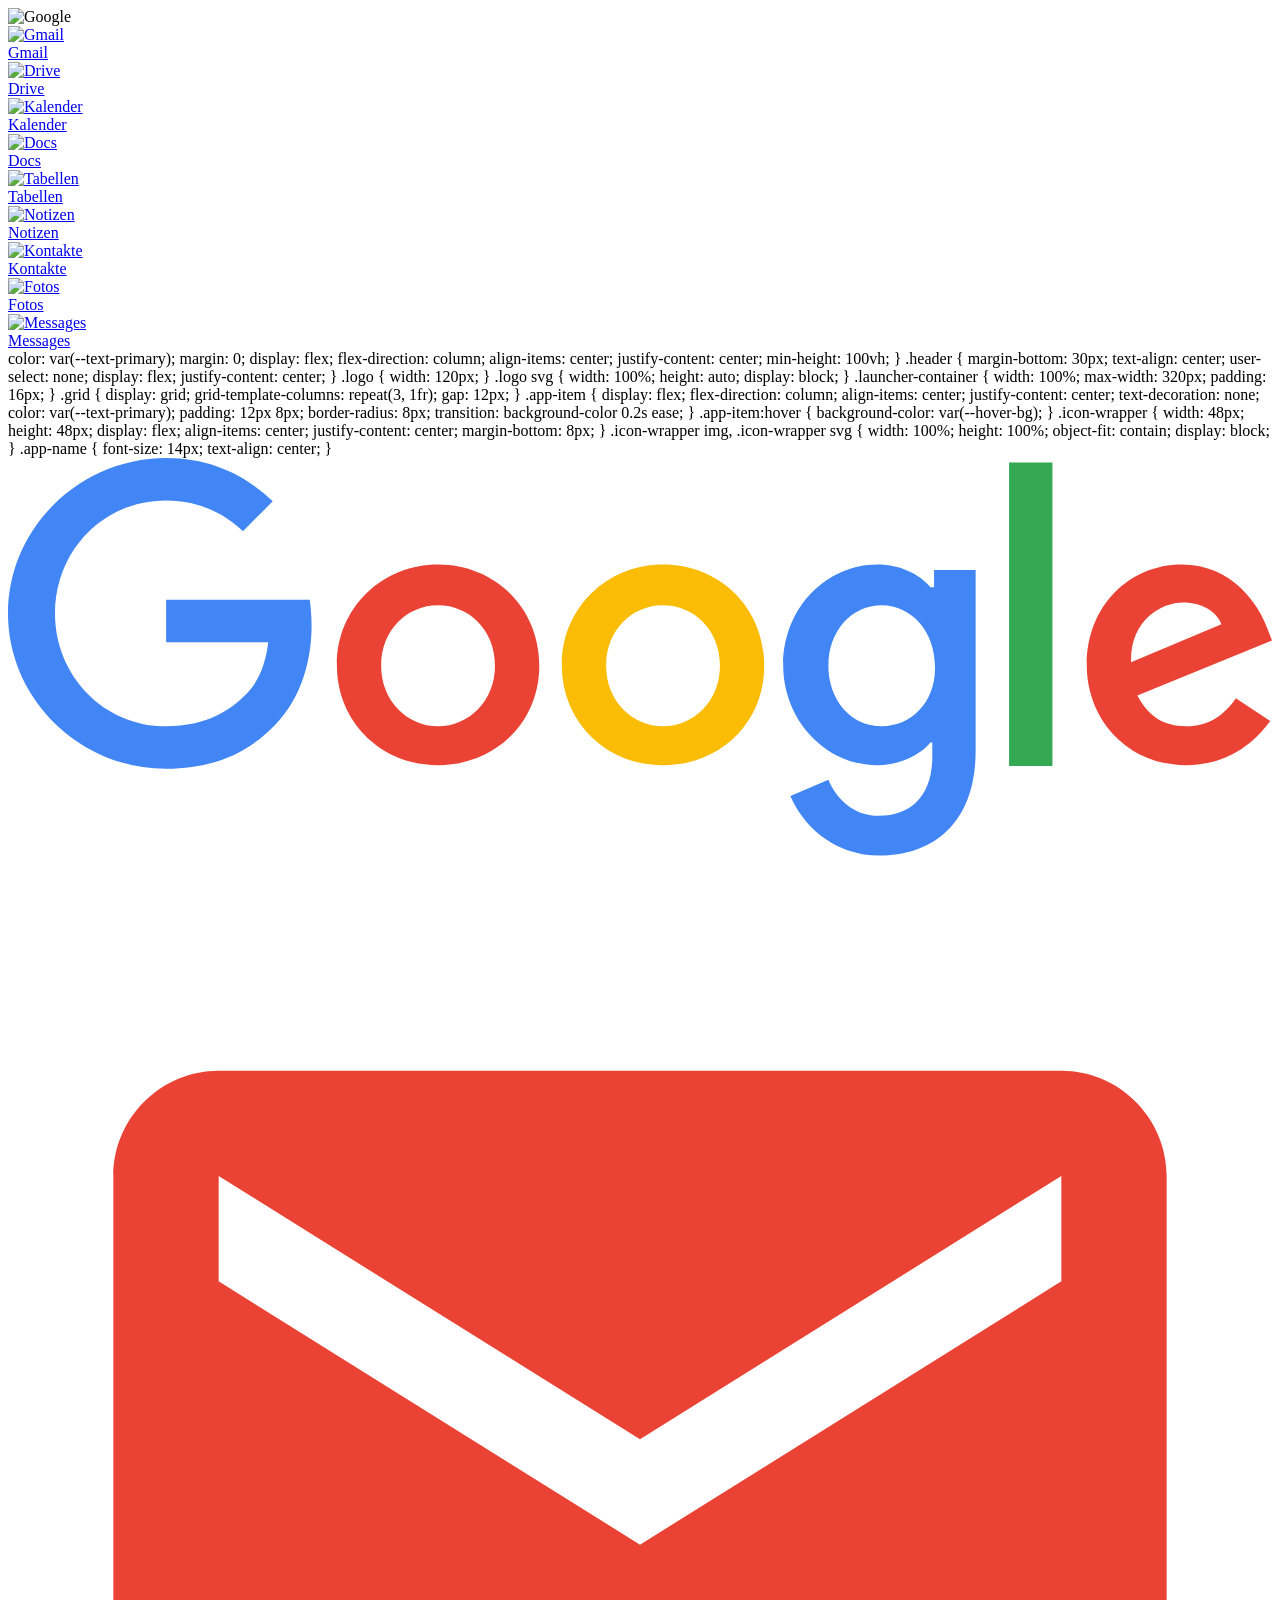
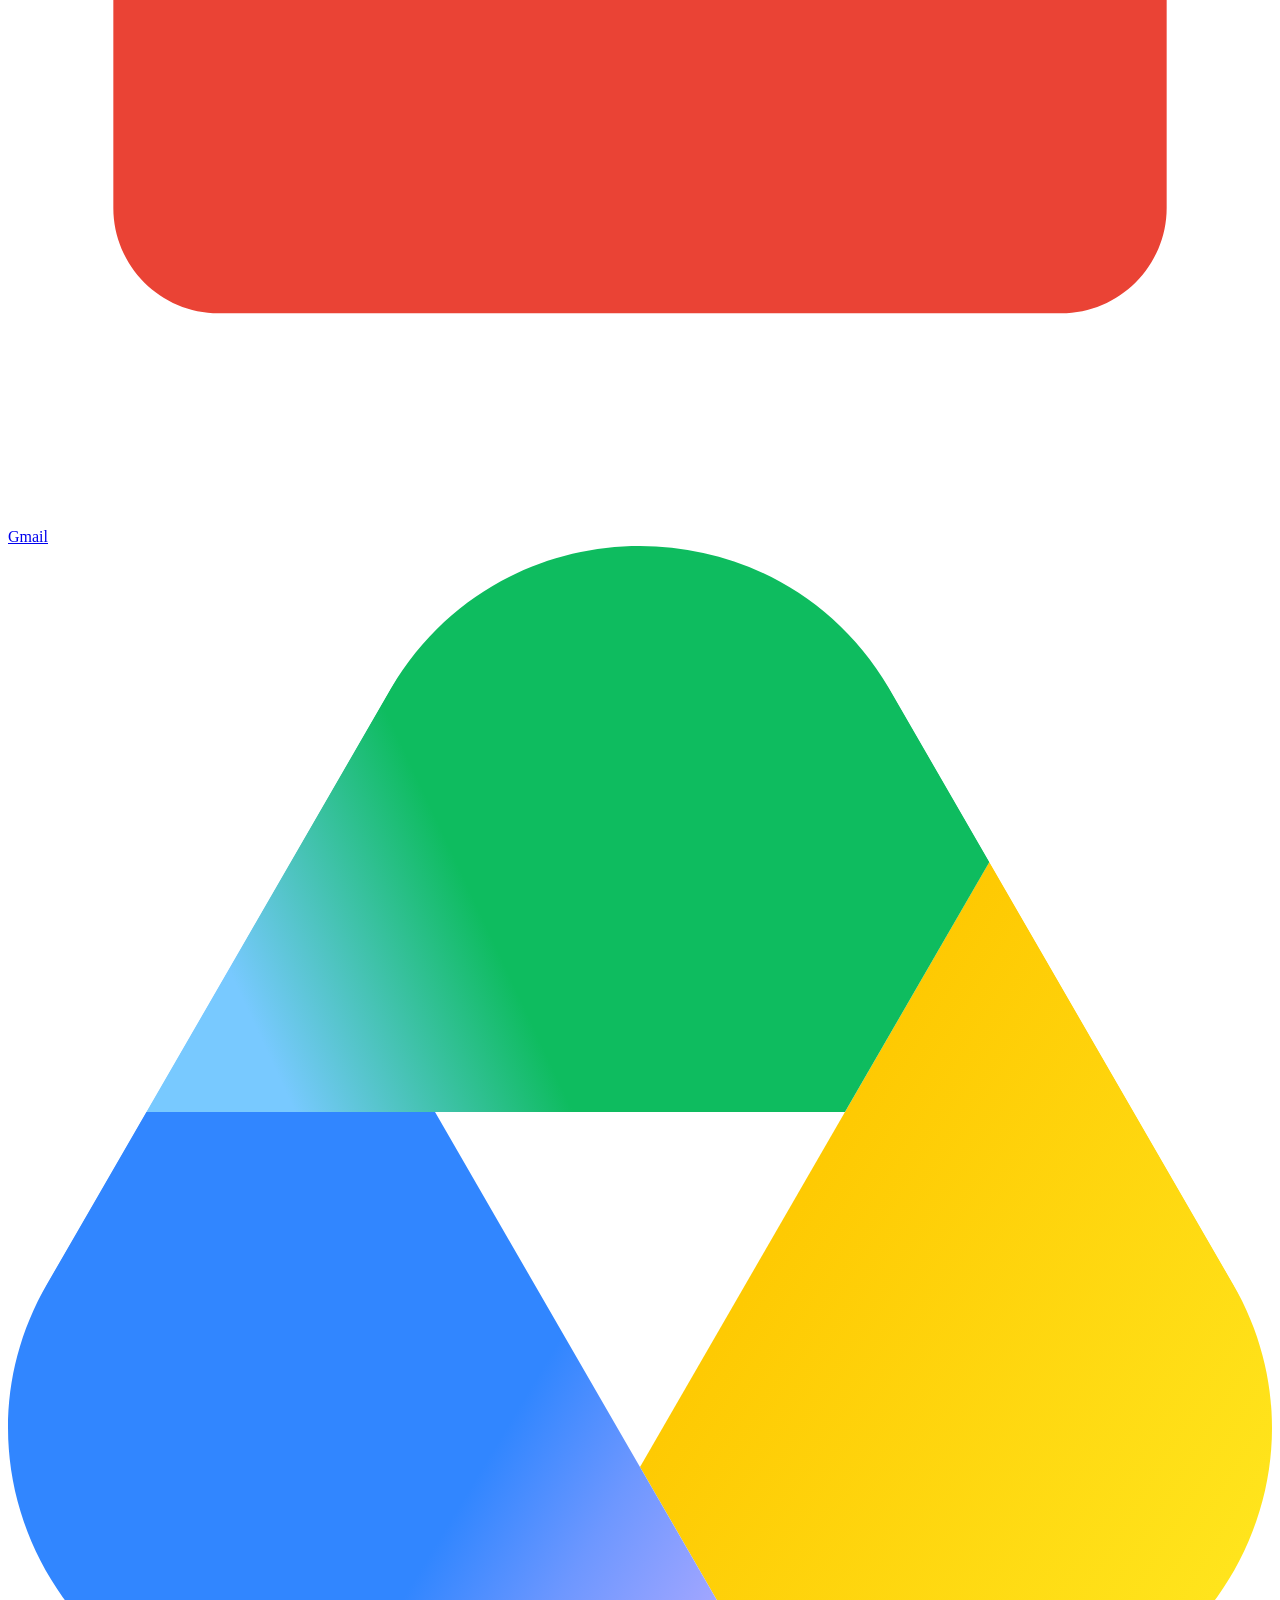
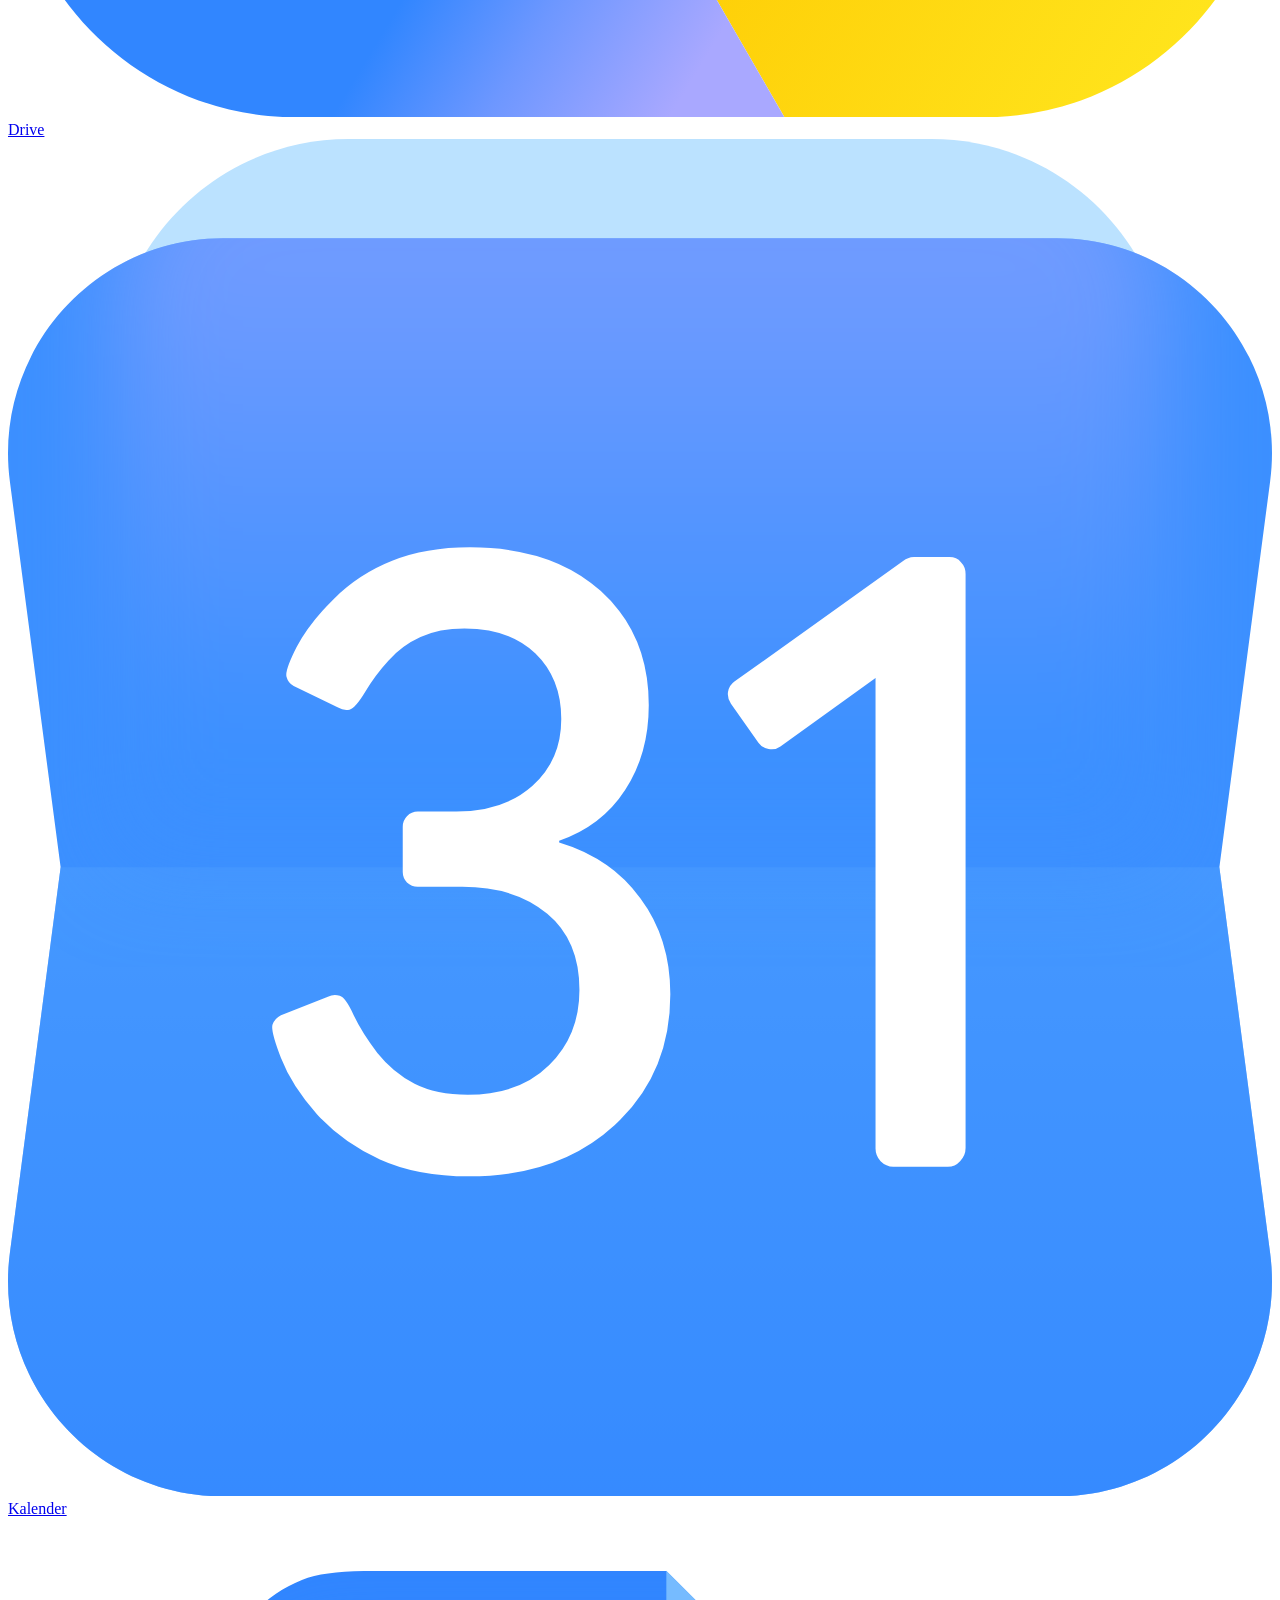
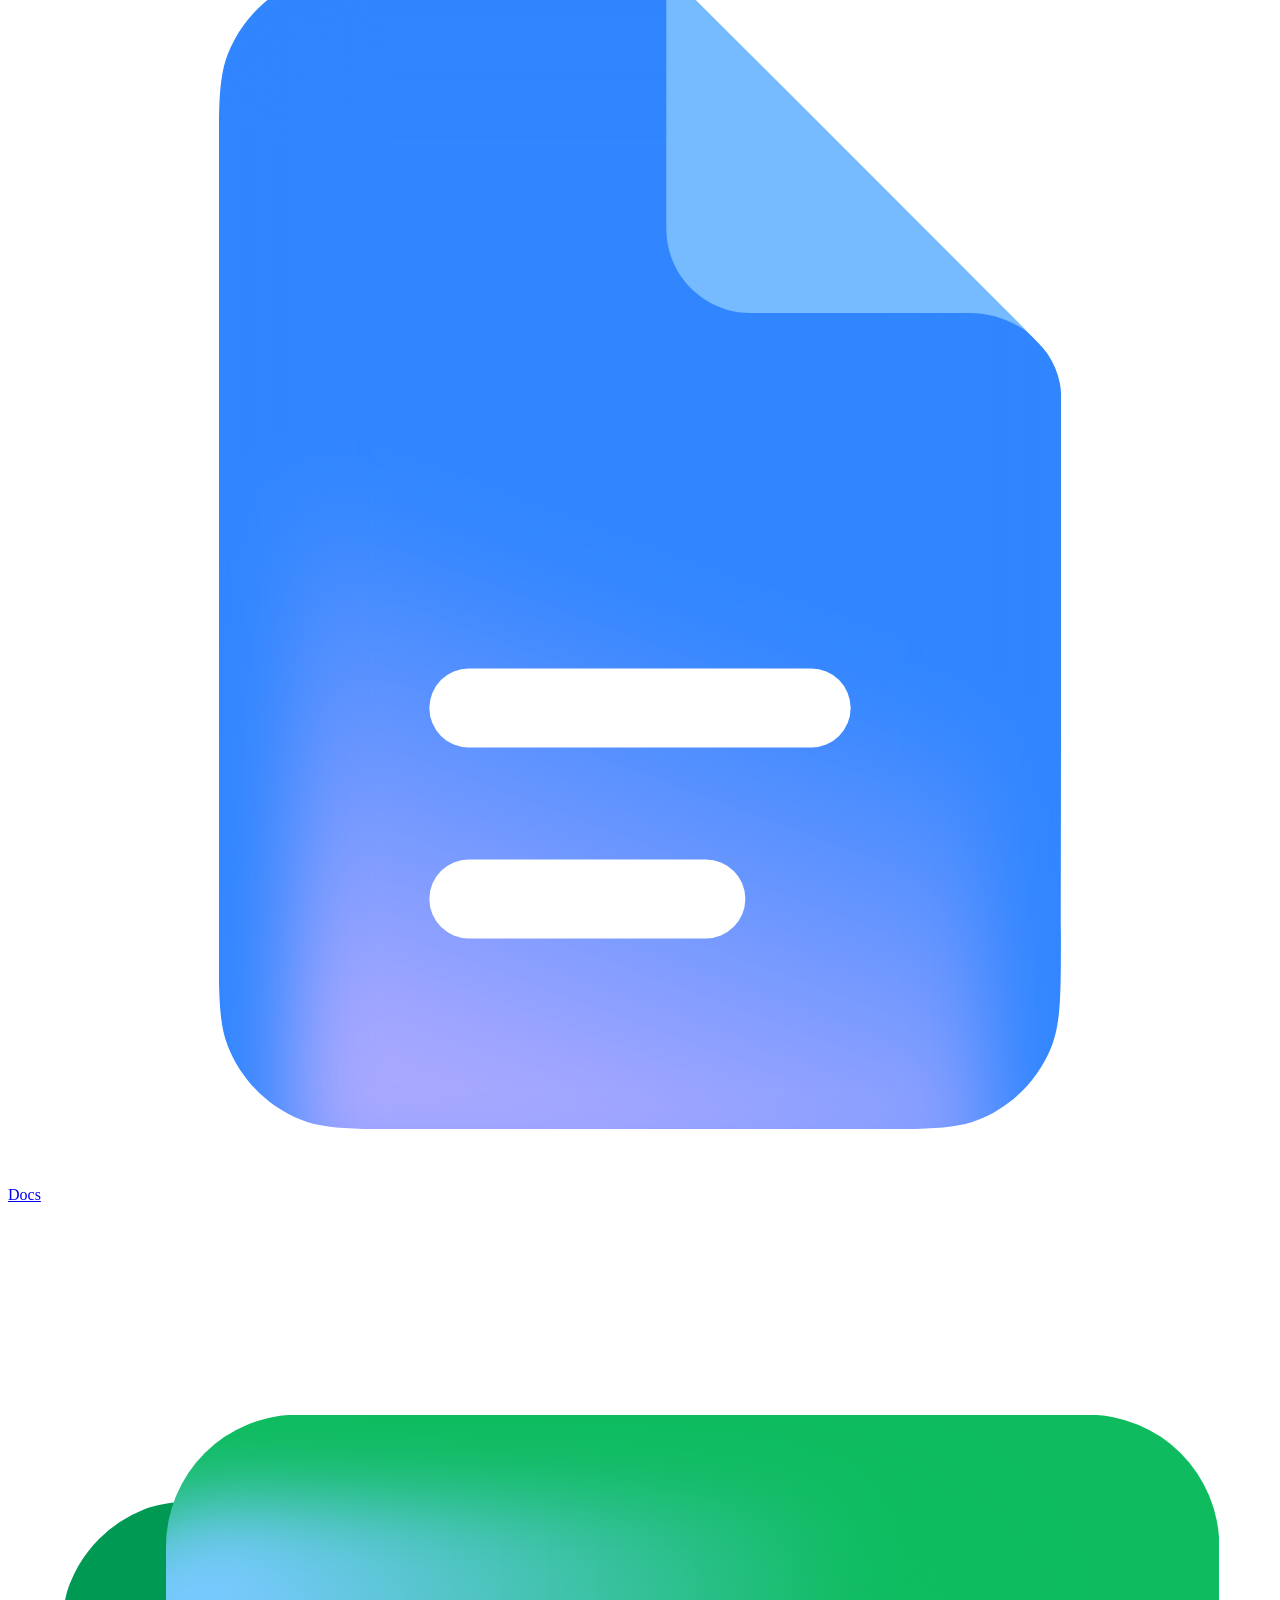
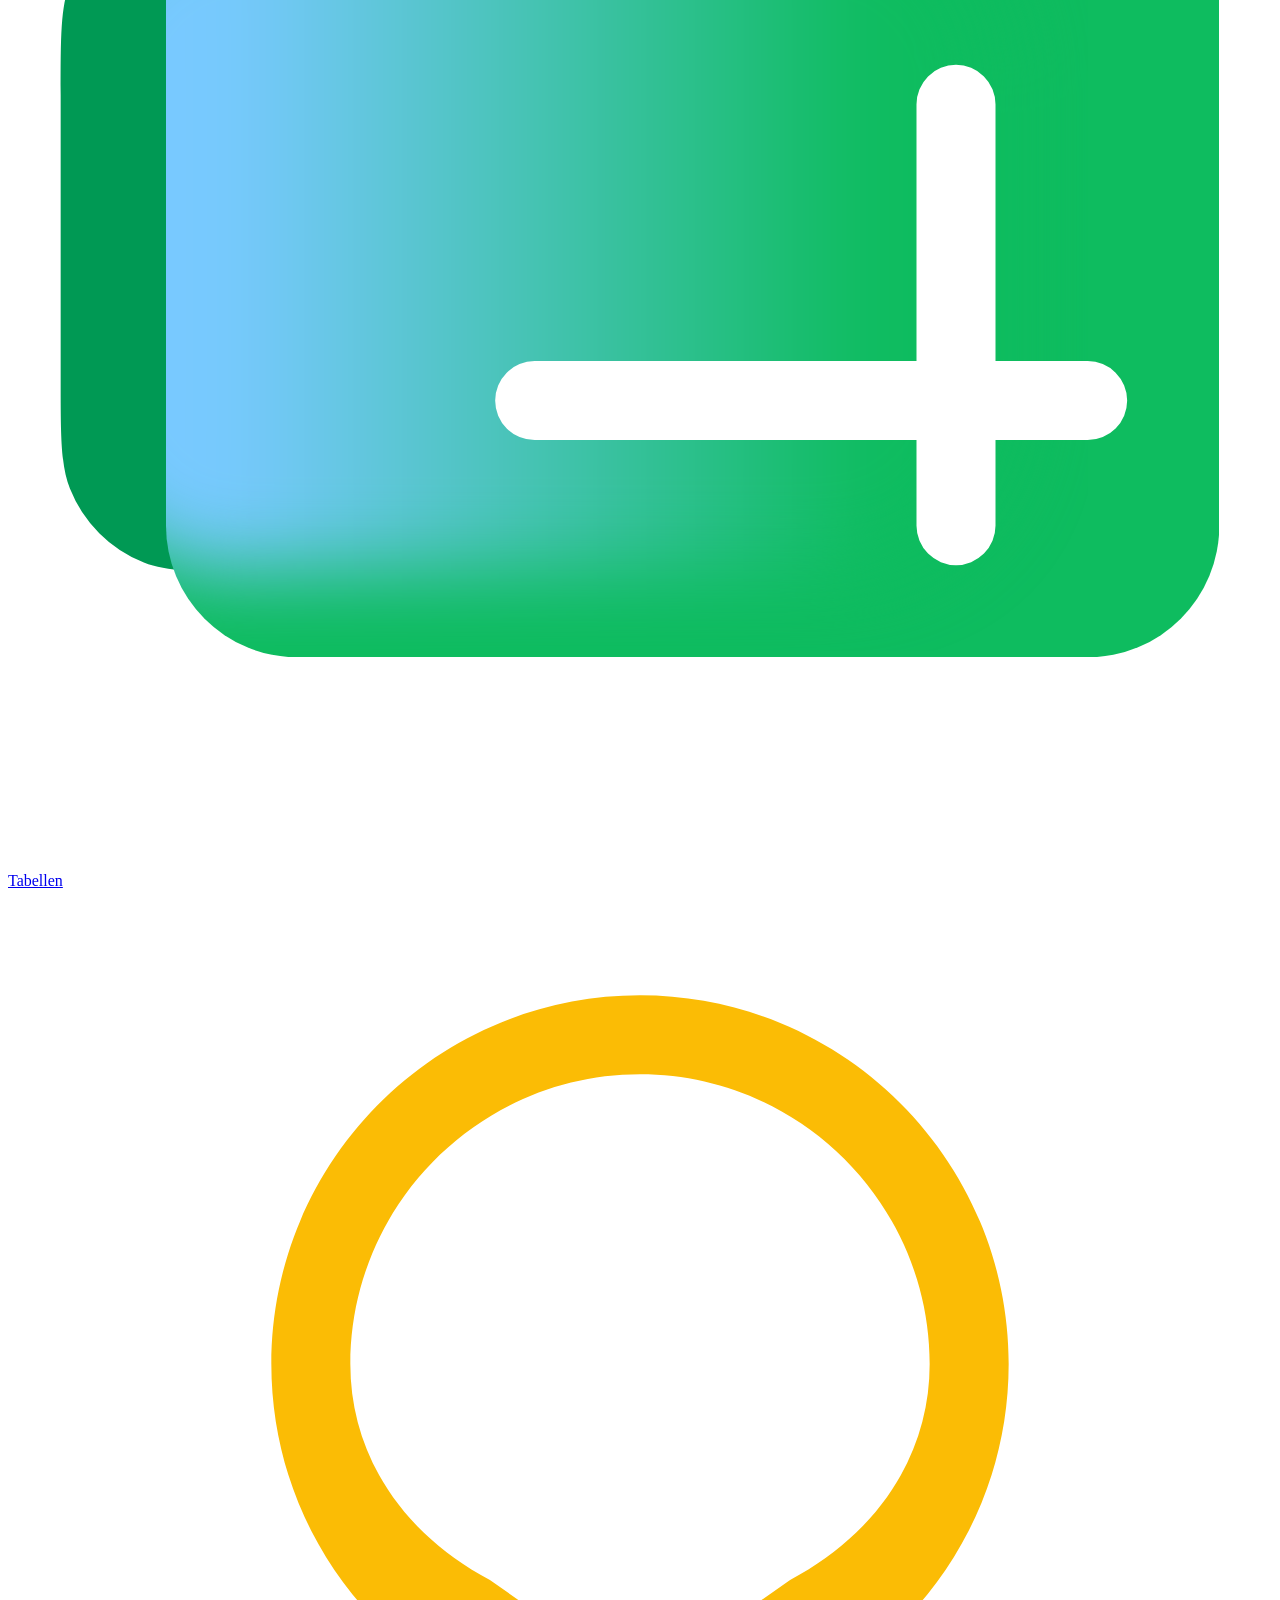
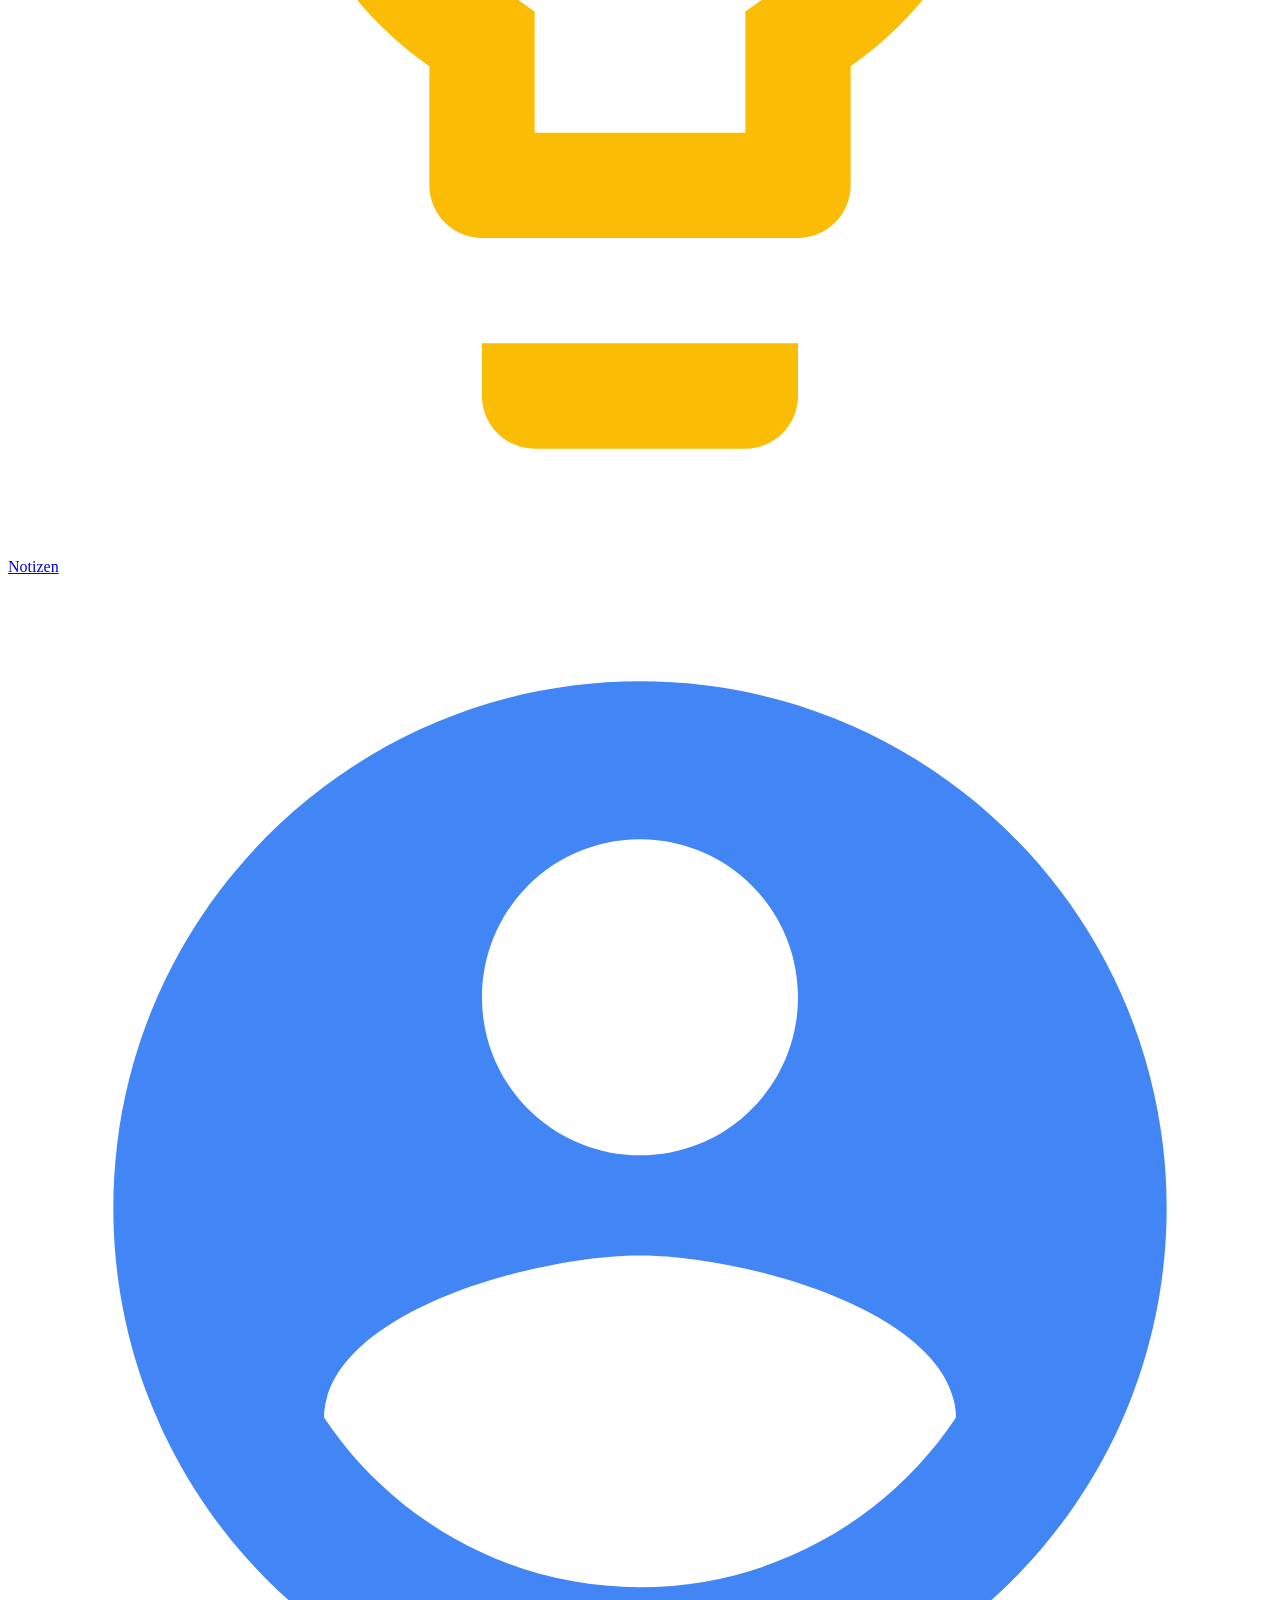
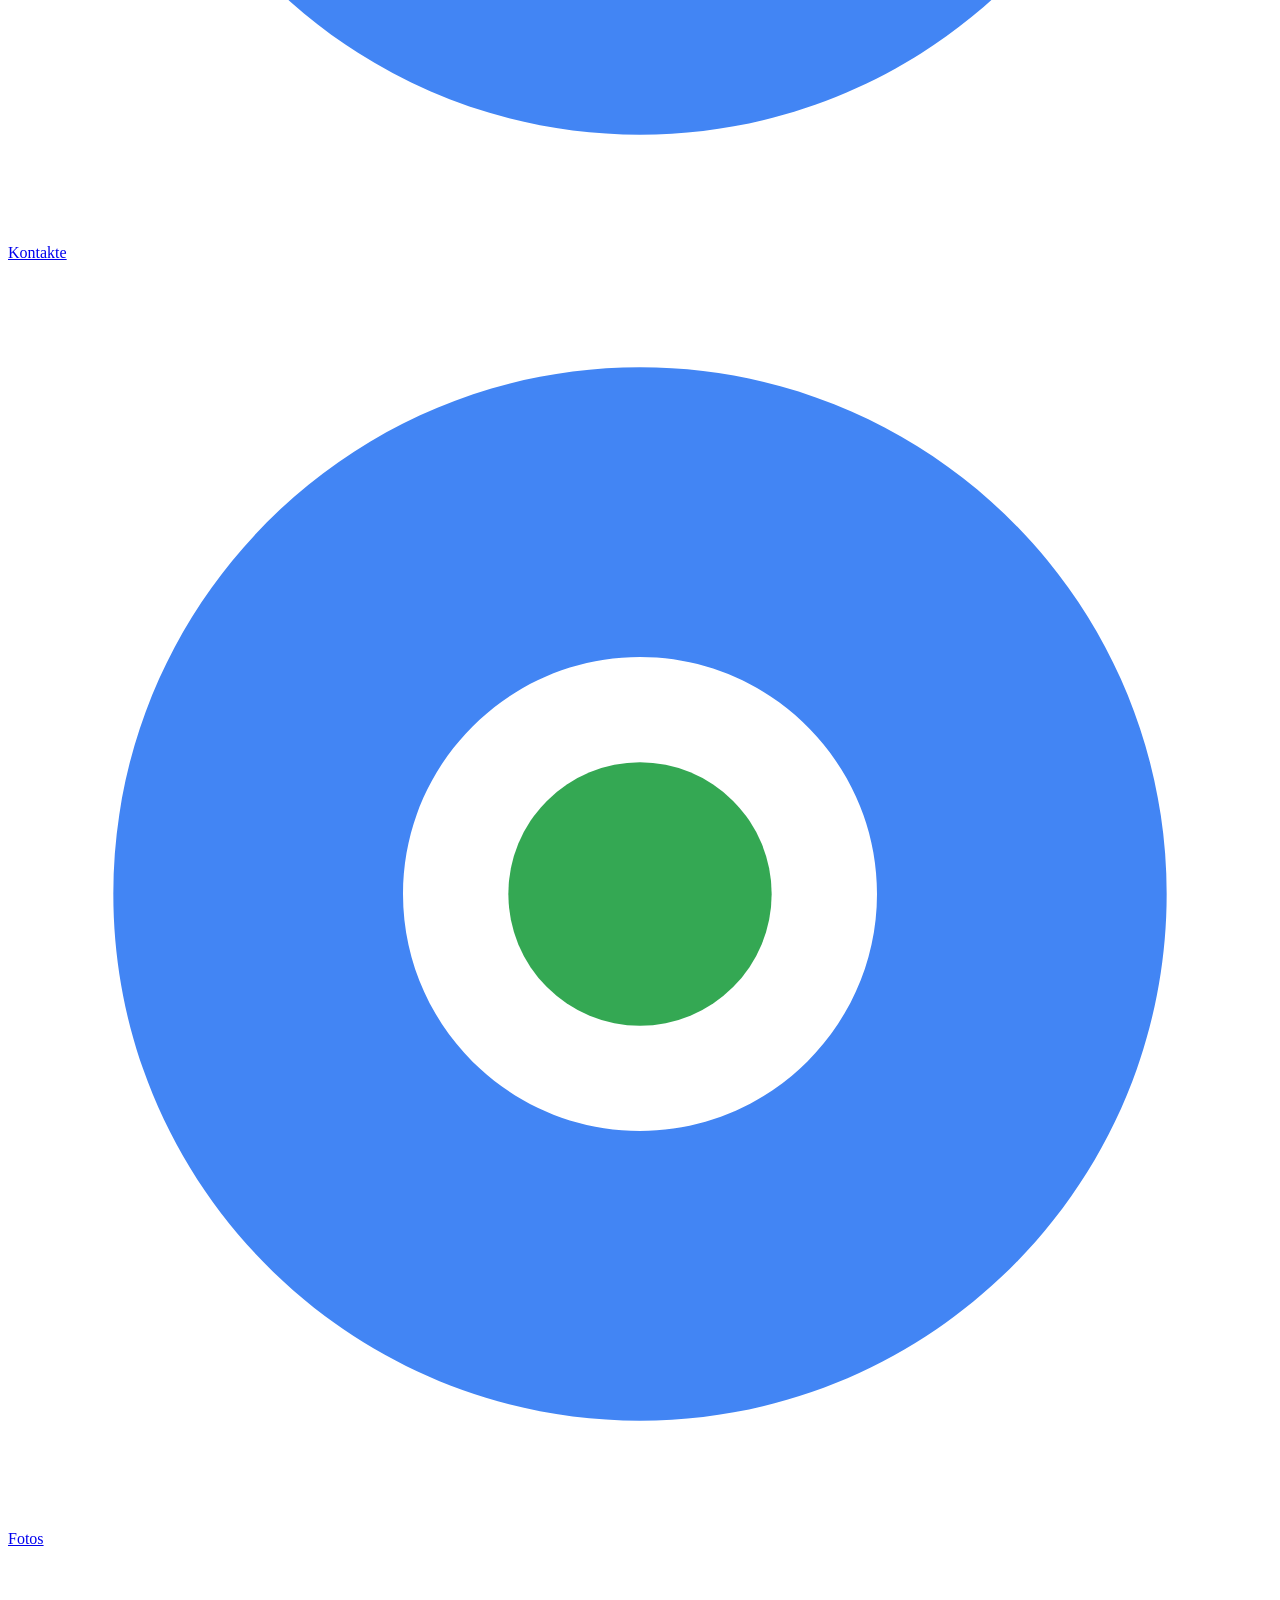
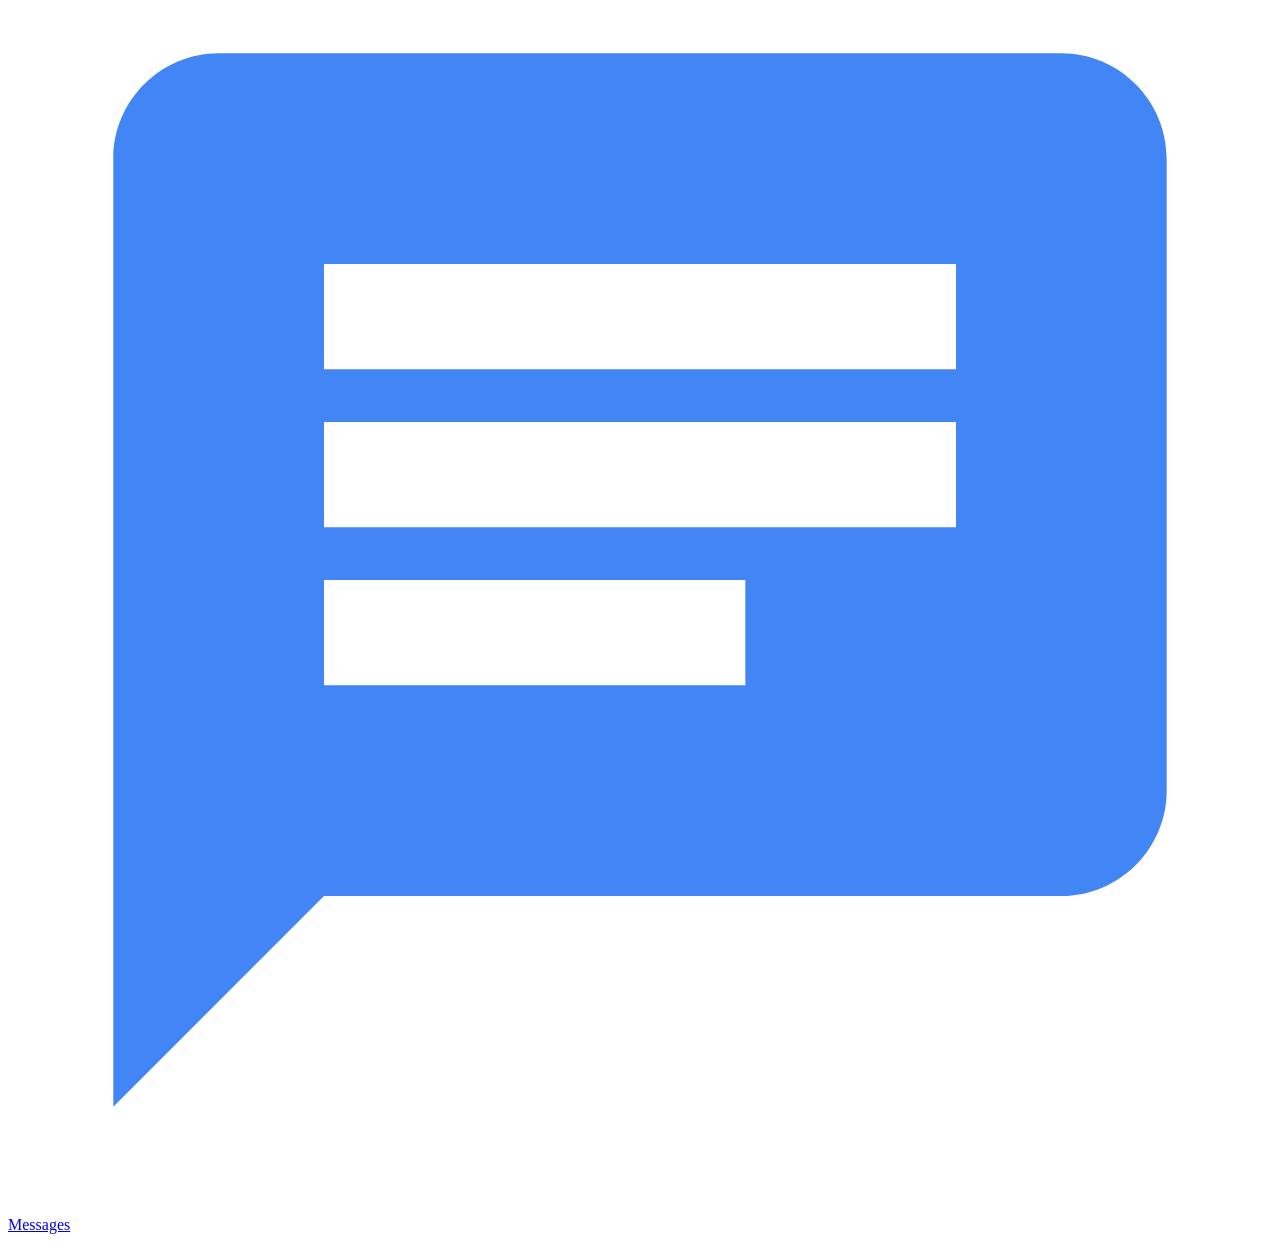
==== index.html @ 2695e28a "Update index.html" ====
<!DOCTYPE html>
<html lang="de">
<head>
    <meta charset="UTF-8">
    <meta name="viewport" content="width=device-width, initial-scale=1.0">
    <title>Google Dashboard Unofficial</title>
    <link rel="manifest" href="./manifest.json">
    <meta name="theme-color" content="#202124">
    <link rel="stylesheet" href="./css/style.css">
    <script>
        if ('serviceWorker' in navigator) {
            window.addEventListener('load', () => { navigator.serviceWorker.register('./sw.js', { scope: './' }); });
        }
    </script>
</head>
<body>
    <div class="header">
        <div class="logo"><img src="./icons/google_logo.svg" alt="Google"></div>
    </div>
    <div class="launcher-container">
        <div class="grid">
            <a href="https://mail.google.com" class="app-item" target="_blank"><div class="icon-wrapper"><img src="./icons/gmail.svg" alt="Gmail"></div><div class="app-name">Gmail</div></a>
            <a href="https://drive.google.com" class="app-item" target="_blank"><div class="icon-wrapper"><img src="./icons/drive.svg" alt="Drive"></div><div class="app-name">Drive</div></a>
            <a href="https://calendar.google.com" class="app-item" target="_blank"><div class="icon-wrapper"><img src="./icons/calendar.svg" alt="Kalender"></div><div class="app-name">Kalender</div></a>
            <a href="https://docs.google.com" class="app-item" target="_blank"><div class="icon-wrapper"><img src="./icons/docs.svg" alt="Docs"></div><div class="app-name">Docs</div></a>
            <a href="https://sheets.google.com" class="app-item" target="_blank"><div class="icon-wrapper"><img src="./icons/sheets.svg" alt="Tabellen"></div><div class="app-name">Tabellen</div></a>
            <a href="https://keep.google.com" class="app-item" target="_blank"><div class="icon-wrapper"><img src="./icons/keep.svg" alt="Notizen"></div><div class="app-name">Notizen</div></a>
            <a href="https://contacts.google.com" class="app-item" target="_blank"><div class="icon-wrapper"><img src="./icons/contacts.svg" alt="Kontakte"></div><div class="app-name">Kontakte</div></a>
            <a href="https://photos.google.com" class="app-item" target="_blank"><div class="icon-wrapper"><img src="./icons/photos.svg" alt="Fotos"></div><div class="app-name">Fotos</div></a>
            <a href="https://messages.google.com/web" class="app-item" target="_blank"><div class="icon-wrapper"><img src="./icons/messages.svg" alt="Messages"></div><div class="app-name">Messages</div></a>
        </div>
    </div>
</body>
</html>
            color: var(--text-primary);
            margin: 0;
            display: flex;
            flex-direction: column;
            align-items: center;
            justify-content: center;
            min-height: 100vh;
        }

        .header { 
            margin-bottom: 30px; 
            text-align: center; 
            user-select: none;
            display: flex;
            justify-content: center;
        }
        
        .logo { 
            width: 120px; 
        }

        .logo svg {
            width: 100%;
            height: auto;
            display: block;
        }

        .launcher-container { width: 100%; max-width: 320px; padding: 16px; }
        .grid { display: grid; grid-template-columns: repeat(3, 1fr); gap: 12px; }

        .app-item {
            display: flex;
            flex-direction: column;
            align-items: center;
            justify-content: center;
            text-decoration: none;
            color: var(--text-primary);
            padding: 12px 8px;
            border-radius: 8px;
            transition: background-color 0.2s ease;
        }
        .app-item:hover { background-color: var(--hover-bg); }

        .icon-wrapper {
            width: 48px;
            height: 48px;
            display: flex;
            align-items: center;
            justify-content: center;
            margin-bottom: 8px;
        }

        .icon-wrapper img, 
        .icon-wrapper svg {
            width: 100%;
            height: 100%;
            object-fit: contain;
            display: block;
        }
        
        .app-name { font-size: 14px; text-align: center; }
    </style>
</head>         
<body>
    <div class="header">
        <div class="logo">
            <svg viewBox="0 0 139.9 44" xmlns="http://www.w3.org/2000/svg">
                <path fill="#4285F4" d="M17.5,15.7v4.7h11.3c-0.3,2.6-1.2,4.6-2.6,5.9c-1.6,1.6-4.2,3.4-8.7,3.4c-6.9,0-12.3-5.6-12.3-12.5S10.5,4.7,17.5,4.7c3.7,0,6.5,1.5,8.5,3.4l3.3-3.3C26.5,2.1,22.7,0,17.5,0C8,0,0,7.7,0,17.2s8,17.2,17.5,17.2c5.1,0,9-1.7,12-4.8c3.1-3.1,4.1-7.5,4.1-11c0-1.1-0.1-2.1-0.2-2.9H17.5z"/>
                <path fill="#EA4335" d="M47.6,11.8c-6.1,0-11.2,4.7-11.2,11.1c0,6.4,5,11.1,11.2,11.1S58.8,29.4,58.8,23C58.8,16.5,53.8,11.8,47.6,11.8z M47.6,29.7c-3.4,0-6.3-2.8-6.3-6.7c0-4,2.9-6.7,6.3-6.7c3.4,0,6.3,2.7,6.3,6.7C53.9,26.9,51,29.7,47.6,29.7z"/>
                <path fill="#4285F4" d="M102.3,14.3h-0.2c-1.1-1.3-3.2-2.5-5.9-2.5c-5.6,0-10.4,4.8-10.4,11.1c0,6.2,4.8,11.1,10.4,11.1c2.7,0,4.8-1.2,5.9-2.5h0.2v1.6c0,4.2-2.3,6.5-5.9,6.5c-3,0-4.8-2.1-5.6-4l-4.2,1.8c1.2,2.9,4.5,6.6,9.9,6.6c5.7,0,10.6-3.4,10.6-11.6v-20h-4.6V14.3z M96.7,29.7c-3.4,0-5.9-2.9-5.9-6.7c0-3.9,2.6-6.7,5.9-6.7c3.3,0,5.9,2.9,5.9,6.8C102.7,26.9,100.1,29.7,96.7,29.7z"/>
                <path fill="#FBBC05" d="M72.5,11.8c-6.1,0-11.2,4.7-11.2,11.1c0,6.4,5,11.1,11.2,11.1S83.7,29.4,83.7,23C83.7,16.5,78.7,11.8,72.5,11.8z M72.5,29.7c-3.4,0-6.3-2.8-6.3-6.7c0-4,2.9-6.7,6.3-6.7s6.3,2.7,6.3,6.7C78.8,26.9,75.9,29.7,72.5,29.7z"/>
                <path fill="#34A853" d="M110.8,0.5h4.8v33.6h-4.8V0.5z"/>
                <path fill="#EA4335" d="M130.4,29.7c-2.5,0-4.2-1.1-5.4-3.4l14.9-6.1l-0.5-1.3c-0.9-2.5-3.8-7.1-9.5-7.1c-5.7,0-10.5,4.5-10.5,11.1c0,6.2,4.7,11.1,11,11.1c5.1,0,8-3.1,9.3-4.9l-3.8-2.5C134.6,28.5,132.9,29.7,130.4,29.7L130.4,29.7z M130.1,16c2,0,3.7,1,4.2,2.4l-10,4.2C124.2,18,127.6,16,130.1,16z"/>
            </svg>
        </div>
    </div>

    <div class="launcher-container">
        <div class="grid">
            
            <a href="https://mail.google.com" class="app-item" target="_blank">
                <div class="icon-wrapper">
                    <svg viewBox="0 0 24 24">
                        <path d="M20 4H4c-1.1 0-2 .9-2 2v12c0 1.1.9 2 2 2h16c1.1 0 2-.9 2-2V6c0-1.1-.9-2-2-2zm0 4l-8 5-8-5V6l8 5 8-5v2z" fill="#EA4335"/>
                    </svg>
                </div>
                <div class="app-name">Gmail</div>
            </a>

            <a href="https://drive.google.com" class="app-item" target="_blank">
                <div class="icon-wrapper">
                    <svg viewBox="0 0 800 741.4" fill="none" xmlns="http://www.w3.org/2000/svg">
                        <mask id="a" width="168" height="154" x="12" y="18" maskUnits="userSpaceOnUse">
                            <path fill="#fff" d="M63.09 37c14.626-25.333 51.193-25.334 65.819 0l45.033 78c14.626 25.334-3.657 57.001-32.91 57.001H50.967c-29.253 0-47.536-31.667-32.91-57.001Z"/>
                        </mask>
                        <g mask="url(#a)" transform="matrix(4.8140532,0,0,4.8140532,-62.146701,-86.652356)">
                            <path fill="url(#b)" d="M206.905 172.02h-91.888l-19.015-32.934 45.944-79.578Z"/>
                            <path fill="url(#c)" d="M-14.919 172.006 50.04 59.494v.002L31.032 92.422h38.02L115 172.004l-129.918.001Z"/>
                            <path fill="url(#d)" d="M96.007-20.085 141.954 59.5l-19.011 32.928H31.048Z"/>
                        </g>
                        <defs>
                            <linearGradient id="b" x1="193.6" x2="103.09" y1="165.6" y2="111.21" gradientUnits="userSpaceOnUse">
                                <stop offset=".09" stop-color="#ffe921"/>
                                <stop offset="1" stop-color="#fec700"/>
                            </linearGradient>
                            <linearGradient id="c" x1="114.4" x2="15.53" y1="181.61" y2="121.8" gradientUnits="userSpaceOnUse">
                                <stop offset=".15" stop-color="#a9a8ff"/>
                                <stop offset=".33" stop-color="#6d97ff"/>
                                <stop offset=".48" stop-color="#3186ff"/>
                            </linearGradient>
                            <linearGradient id="d" x1="128.88" x2="28.7" y1="37.88" y2="84.64" gradientUnits="userSpaceOnUse">
                                <stop offset=".55" stop-color="#0ebc5f"/>
                                <stop offset=".85" stop-color="#78c9ff"/>
                            </linearGradient>
                        </defs>
                    </svg>
                </div>
                <div class="app-name">Drive</div>
            </a>

            <a href="https://calendar.google.com" class="app-item" target="_blank">
                <div class="icon-wrapper">
                    <svg viewBox="0 0 800 859.1" fill="none" xmlns="http://www.w3.org/2000/svg">
                        <path fill="#bbe2ff" d="M 64.743253,150.86554 C 64.743253,67.543758 132.28701,0 215.60879,0 h 368.78242 c 83.32178,0 150.86554,67.543758 150.86554,150.86554 v 159.24695 c 0,83.32178 -67.54376,150.86554 -150.86554,150.86554 H 215.60879 c -83.32178,0 -150.865537,-67.54376 -150.865537,-150.86554 z" style="stroke-width:5.23839" />
                        <path fill="#3c90ff" d="M 1.1859076,216.8273 C -9.5475474,135.25514 53.952176,62.86064 136.22104,62.86064 h 527.55792 c 82.2741,0 145.76859,72.3945 135.03513,153.96666 l -32.12702,244.15073 32.12702,244.15072 c 10.73346,81.57216 -52.76103,153.96666 -135.03513,153.96666 H 136.22104 c -82.274102,0 -145.7685874,-72.3945 -135.0351324,-153.96666 L 33.312933,460.97803 Z" style="stroke-width:5.23839" />
                        <mask id="a_cal" width="154" height="152" x="19" y="20" maskUnits="userSpaceOnUse">
                            <path fill="#3c90ff" d="M 19.867,49.392 C 17.818,33.82 29.94,20 45.645,20 h 100.71 c 15.706,0 27.827,13.82 25.778,29.392 L 166,96 l 6.133,46.608 C 174.182,158.18 162.061,172 146.355,172 H 45.645 C 29.939,172 17.818,158.18 19.867,142.608 L 26,96 Z" />
                        </mask>
                        <g mask="url(#a_cal)" transform="matrix(5.2383867,0,0,5.2383867,-102.88512,-41.907093)">
                            <path fill="url(#b_cal)" d="M 0,0 H 166 V 76 H 0 Z" transform="matrix(1,0,0,-1,13,172)" style="fill:url(#b_cal)" />
                        </g>
                        <mask id="c_cal" width="154" height="152" x="19" y="20" maskUnits="userSpaceOnUse">
                            <path fill="#3186ff" d="M 19.867,49.392 C 17.818,33.82 29.94,20 45.645,20 h 100.71 c 15.706,0 27.827,13.82 25.778,29.392 L 166,96 l 6.133,46.608 C 174.182,158.18 162.061,172 146.355,172 H 45.645 C 29.939,172 17.818,158.18 19.867,142.608 L 26,96 Z" />
                        </mask>
                        <g mask="url(#c_cal)" transform="matrix(5.2383867,0,0,5.2383867,-102.88512,-41.907093)">
                            <path fill="url(#d_cal)" d="M 32,27.2 C 32,16.596 40.596,8 51.2,8 h 89.6 C 151.404,8 160,16.596 160,27.2 V 96 H 32 Z" filter="url(#e_cal)" style="fill:url(#d_cal)" />
                        </g>
                        <path fill="#ffffff" d="m 291.84303,656.55843 q -32.90754,0 -56.45409,-10.70202 -23.54655,-10.70203 -39.86412,-28.62779 -16.05566,-18.19815 -22.74508,-35.58436 -6.68942,-17.3862 -5.34839,-21.13689 a 10.84346,10.84346 0 0 1 5.34839,-5.88794 l 29.70165,-11.77066 q 3.74021,-1.8701 7.4909,-0.53431 3.74021,1.06863 8.82668,12.30497 5.35363,11.23634 14.98178,23.8137 a 74.908929,74.908929 0 0 0 23.54655,19.52871 q 13.65124,6.95658 33.70902,6.95658 32.37323,0 51.37286,-18.72724 19.26155,-18.72723 19.26155,-47.62217 0,-31.3046 -20.33542,-48.16173 Q 321.00513,473.283 287.55803,473.283 H 259.4698 a 9.9529347,9.9529347 0 0 1 -6.95657,-2.67158 q -2.67158,-2.94397 -2.67682,-6.68942 v -28.62778 q 0,-4.01785 2.67158,-6.68942 a 9.5338637,9.5338637 0 0 1 6.96181,-2.94398 h 24.34279 q 29.96881,0 48.16172,-16.32281 18.19292,-16.32281 18.19292,-42.27378 0,-25.67857 -16.32281,-41.46707 -16.32282,-15.7885 -44.94536,-15.7885 -16.05566,0 -27.82631,5.35364 a 60.241447,60.241447 0 0 0 -20.33542,14.98178 118.91138,118.91138 0 0 0 -14.71463,19.8011 q -6.14986,10.16771 -9.90055,11.23634 -3.7402,0.80148 -7.22373,-1.33579 l -28.09347,-13.64599 q -3.47829,-1.87535 -4.54692,-5.88795 -1.06863,-4.0126 6.42226,-18.72723 7.75805,-14.98179 23.54131,-30.50313 a 110.00612,110.00612 0 0 1 36.92539,-24.08086 q 21.13689,-8.56476 49.23036,-8.55953 52.17433,0 82.67222,27.55392 30.50312,27.29199 30.50312,72.24259 0,31.03744 -14.98178,53.77728 -14.71987,22.7346 -41.73947,32.11131 v 1.06863 q 32.64039,9.62815 51.36762,35.31196 18.99963,25.42189 18.99439,60.73386 0,50.57138 -35.3172,82.94461 -35.30673,32.37323 -92.03846,32.37323 z m 268.46732,-6.1551 q -4.54692,0 -8.03045,-3.47829 a 11.78637,11.78637 0 0 1 -3.20589,-8.29237 V 341.11326 l -60.19954,43.34241 q -3.21637,2.40966 -7.49613,1.60819 a 10.267238,10.267238 0 0 1 -6.41702,-4.0126 l -17.39145,-24.62042 a 10.372006,10.372006 0 0 1 -1.87534,-7.4909 q 0.80147,-4.27452 4.27976,-6.68418 l 106.75308,-76.25519 q 1.34103,-1.06863 2.94398,-1.60295 1.60818,-0.80147 3.74544,-0.80147 h 22.47792 q 4.54692,0 7.22374,3.21113 2.94397,2.9335 2.94397,7.49089 v 363.3345 q 0,4.81932 -3.47829,8.29237 a 10.476773,10.476773 0 0 1 -8.03045,3.47829 z" style="stroke-width:5.23839" />
                        <defs>
                            <linearGradient id="b_cal" x1="83" x2="83" y1="76" gradientUnits="userSpaceOnUse">
                                <stop stop-color="#4fa0ff" />
                                <stop offset="1" stop-color="#3186ff" />
                            </linearGradient>
                            <linearGradient id="d_cal" x1="89.059998" x2="89.059998" y1="21.75" y2="96.389999" gradientUnits="userSpaceOnUse">
                                <stop stop-color="#a9a8ff" />
                                <stop offset=".8" stop-color="#3c90ff" />
                            </linearGradient>
                            <filter id="e_cal" width="152" height="112" x="20" y="-4" color-interpolation-filters="sRGB" filterUnits="userSpaceOnUse">
                                <feFlood flood-opacity="0" result="BackgroundImageFix" />
                                <feBlend in="SourceGraphic" in2="BackgroundImageFix" result="shape" mode="normal" />
                                <feGaussianBlur result="effect1_foregroundBlur_37330_7673" stdDeviation="6" />
                            </filter>
                        </defs>
                    </svg>
                </div>
                <div class="app-name">Kalender</div>
            </a>

            <a href="https://docs.google.com" class="app-item" target="_blank">
                <div class="icon-wrapper">
                    <svg viewBox="0 0 192 192" fill="none" xmlns="http://www.w3.org/2000/svg">
                        <mask id="mask0_37242_8762" style="mask-type:alpha" maskUnits="userSpaceOnUse" x="32" y="8" width="128" height="176">
                            <path d="M130.334 184L61.6 184C52.6565 184 48.1848 184 44.6375 182.596C39.5029 180.563 35.4374 176.497 33.4045 171.362C32 167.815 32 163.343 32 154.4L32 37.6C32 28.6565 32 24.1848 33.4045 20.6375C35.4374 15.5029 39.5029 11.4374 44.6375 9.40447C48.1848 8 52.6565 8 61.6 8L100 8L154.793 62.7933L154.793 62.7934C156.454 64.4543 157.285 65.2848 157.923 66.2239C158.845 67.5811 159.479 69.1131 159.785 70.725C159.997 71.8404 159.997 73.0264 159.995 75.3985C159.96 124.317 159.938 124.799 159.937 154.366C159.937 163.332 159.937 167.816 158.532 171.363C156.499 176.498 152.434 180.562 147.299 182.596C143.752 184 139.279 184 130.334 184Z" fill="#3186FF"/>
                        </mask>
                        <g mask="url(#mask0_37242_8762)">
                            <path d="M159.94 184L31.9999 184L31.9999 8.00001L99.9999 8L159.999 68L159.94 184Z" fill="#3186FF"/>
                            <g filter="url(#filter0_f_37242_8762)">
                                <path d="M43 192H149V70.2271V20H43V192Z" fill="url(#paint0_linear_37242_8762)"/>
                            </g>
                        </g>
                        <path d="M154.995 62.9951C152.489 61.1143 149.375 60 146 60H112.8C105.731 60 100 54.2692 100 47.2002V8L154.995 62.9951Z" fill="#76BBFF"/>
                        <rect x="64.001" y="114" width="64" height="12" rx="6" fill="white"/>
                        <rect x="64.001" y="143" width="48" height="12" rx="6" fill="white"/>
                        <defs>
                            <filter id="filter0_f_37242_8762" x="31" y="8" width="130" height="196" filterUnits="userSpaceOnUse" color-interpolation-filters="sRGB">
                                <feFlood flood-opacity="0" result="BackgroundImageFix"/>
                                <feBlend mode="normal" in="SourceGraphic" in2="BackgroundImageFix" result="shape"/>
                                <feGaussianBlur stdDeviation="6" result="effect1_foregroundBlur_37242_8762"/>
                            </filter>
                            <linearGradient id="paint0_linear_37242_8762" x1="96" y1="59.2839" x2="54.6124" y2="171.338" gradientUnits="userSpaceOnUse">
                                <stop offset="0.33" stop-color="#3186FF"/>
                                <stop offset="1" stop-color="#A9A8FF"/>
                            </linearGradient>
                        </defs>
                    </svg>
                </div>
                <div class="app-name">Docs</div>
            </a>

            <a href="https://sheets.google.com" class="app-item" target="_blank">
                <div class="icon-wrapper">
                    <svg viewBox="0 0 192 192" fill="none" xmlns="http://www.w3.org/2000/svg">
                        <path fill="#009954" d="M8 74.6c0-8.943 0-13.415 1.404-16.962a20 20 0 0 1 11.234-11.233C24.185 45 28.656 45 37.6 45h60.8c8.943 0 13.415 0 16.962 1.404a20 20 0 0 1 11.234 11.234C128 61.185 128 65.656 128 74.6v42.8c0 8.943 0 13.415-1.404 16.962a20 20 0 0 1-11.234 11.234C111.815 147 107.343 147 98.4 147H37.6c-8.943 0-13.415 0-16.963-1.404a20 20 0 0 1-11.233-11.234C8 130.815 8 126.343 8 117.4z"/>
                        <mask id="a_sheets" width="160" height="128" x="24" y="32" maskUnits="userSpaceOnUse" style="mask-type:alpha">
                            <rect width="160" height="128" x="24" y="32" fill="#0ebc5f" rx="20"/>
                        </mask>
                        <g mask="url(#a_sheets)">
                            <path fill="#0ebc5f" d="M24 32h160v128H24z"/>
                            <g filter="url(#b_sheets)">
                                <rect width="144" height="102" fill="url(#c_sheets)" rx="25.6" transform="matrix(1 0 0 -1 8 147)"/>
                            </g>
                        </g>
                        <path stroke="#fff" stroke-linecap="round" stroke-width="12" d="M80 121h84m-20 19V76"/>
                        <defs>
                            <linearGradient id="c_sheets" x1="122.24" x2="20.76" y1="43.31" y2="43.31" gradientUnits="userSpaceOnUse">
                                <stop stop-color="#0ebc5f"/>
                                <stop offset=".95" stop-color="#78c9ff"/>
                            </linearGradient>
                            <filter id="b_sheets" width="168" height="126" x="-4" y="33" color-interpolation-filters="sRGB" filterUnits="userSpaceOnUse">
                                <feFlood flood-opacity="0" result="BackgroundImageFix"/>
                                <feBlend in="SourceGraphic" in2="BackgroundImageFix" result="shape"/>
                                <feGaussianBlur result="effect1_foregroundBlur_37435_8174" stdDeviation="6"/>
                            </filter>
                        </defs>
                    </svg>
                </div>
                <div class="app-name">Tabellen</div>
            </a>

            <a href="https://keep.google.com" class="app-item" target="_blank">
                <div class="icon-wrapper">
                    <svg viewBox="0 0 24 24">
                        <path d="M9 21c0 .55.45 1 1 1h4c.55 0 1-.45 1-1v-1H9v1zm3-19C8.14 2 5 5.14 5 9c0 2.38 1.19 4.47 3 5.74V17c0 .55.45 1 1 1h6c.55 0 1-.45 1-1v-2.26c1.81-1.27 3-3.36 3-5.74 0-3.86-3.14-7-7-7zm2.85 11.1l-.85.6V16h-4v-2.3l-.85-.6C7.42 12.18 6.5 10.66 6.5 9c0-3.03 2.47-5.5 5.5-5.5s5.5 2.47 5.5 5.5c0 1.66-.92 3.18-2.65 4.1z" fill="#FBBC05"/>
                    </svg>
                </div>
                <div class="app-name">Notizen</div>
            </a>

            <a href="https://contacts.google.com" class="app-item" target="_blank">
                <div class="icon-wrapper">
                    <svg viewBox="0 0 24 24">
                        <path d="M12 2C6.48 2 2 6.48 2 12s4.48 10 10 10 10-4.48 10-10S17.52 2 12 2zm0 3c1.66 0 3 1.34 3 3s-1.34 3-3 3-3-1.34-3-3 1.34-3 3-3zm0 14.2c-2.5 0-4.71-1.28-6-3.22.03-1.99 4-3.08 6-3.08 1.99 0 5.97 1.09 6 3.08-1.29 1.94-3.5 3.22-6 3.22z" fill="#4285F4"/>
                    </svg>
                </div>
                <div class="app-name">Kontakte</div>
            </a>

            <a href="https://photos.google.com" class="app-item" target="_blank">
                <div class="icon-wrapper">
                    <svg viewBox="0 0 24 24">
                        <path d="M22 12c0-5.52-4.48-10-10-10S2 6.48 2 12s4.48 10 10 10 10-4.48 10-10zm-10 4.5c-2.48 0-4.5-2.02-4.5-4.5s2.02-4.5 4.5-4.5 4.5 2.02 4.5 4.5-2.02 4.5-4.5 4.5z" fill="#4285F4"/>
                        <circle cx="12" cy="12" r="2.5" fill="#34A853"/>
                    </svg>
                </div>
                <div class="app-name">Fotos</div>
            </a>

            <a href="https://messages.google.com/web" class="app-item" target="_blank">
                <div class="icon-wrapper">
                    <svg viewBox="0 0 24 24">
                        <path d="M20 2H4c-1.1 0-2 .9-2 2v18l4-4h14c1.1 0 2-.9 2-2V4c0-1.1-.9-2-2-2zM6 9h12v2H6V9zm8 5H6v-2h8v2zm4-6H6V6h12v2z" fill="#4285F4"/>
                    </svg>
                </div>
                <div class="app-name">Messages</div>
            </a>

        </div>
    </div>
</body>
</html>
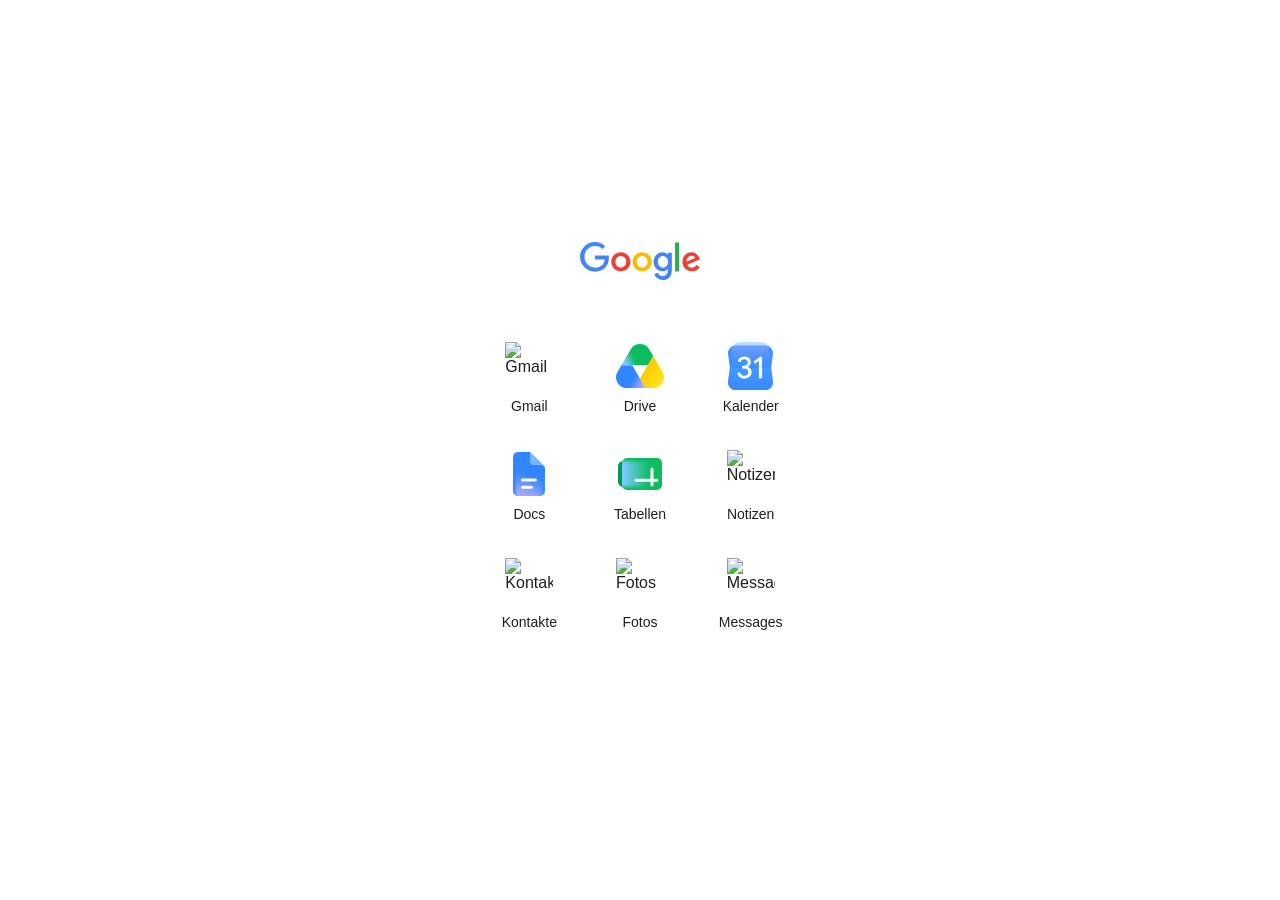
==== commit 84633444: "Update index.html" ====
--- a/index.html
+++ b/index.html
@@ -19,276 +19,17 @@
     </div>
     <div class="launcher-container">
         <div class="grid">
-            <a href="https://mail.google.com" class="app-item" target="_blank"><div class="icon-wrapper"><img src="./icons/gmail.svg" alt="Gmail"></div><div class="app-name">Gmail</div></a>
-            <a href="https://drive.google.com" class="app-item" target="_blank"><div class="icon-wrapper"><img src="./icons/drive.svg" alt="Drive"></div><div class="app-name">Drive</div></a>
-            <a href="https://calendar.google.com" class="app-item" target="_blank"><div class="icon-wrapper"><img src="./icons/calendar.svg" alt="Kalender"></div><div class="app-name">Kalender</div></a>
-            <a href="https://docs.google.com" class="app-item" target="_blank"><div class="icon-wrapper"><img src="./icons/docs.svg" alt="Docs"></div><div class="app-name">Docs</div></a>
-            <a href="https://sheets.google.com" class="app-item" target="_blank"><div class="icon-wrapper"><img src="./icons/sheets.svg" alt="Tabellen"></div><div class="app-name">Tabellen</div></a>
-            <a href="https://keep.google.com" class="app-item" target="_blank"><div class="icon-wrapper"><img src="./icons/keep.svg" alt="Notizen"></div><div class="app-name">Notizen</div></a>
-            <a href="https://contacts.google.com" class="app-item" target="_blank"><div class="icon-wrapper"><img src="./icons/contacts.svg" alt="Kontakte"></div><div class="app-name">Kontakte</div></a>
-            <a href="https://photos.google.com" class="app-item" target="_blank"><div class="icon-wrapper"><img src="./icons/photos.svg" alt="Fotos"></div><div class="app-name">Fotos</div></a>
-            <a href="https://messages.google.com/web" class="app-item" target="_blank"><div class="icon-wrapper"><img src="./icons/messages.svg" alt="Messages"></div><div class="app-name">Messages</div></a>
+            <a href="https://mail.google.com" class="app-item" target="_blank"><div class="icon-wrapper"><img src="./icons/google_gmail.svg" alt="Gmail"></div><div class="app-name">Gmail</div></a>
+            <a href="https://drive.google.com" class="app-item" target="_blank"><div class="icon-wrapper"><img src="./icons/google_drive.svg" alt="Drive"></div><div class="app-name">Drive</div></a>
+            <a href="https://calendar.google.com" class="app-item" target="_blank"><div class="icon-wrapper"><img src="./icons/google_calendar.svg" alt="Kalender"></div><div class="app-name">Kalender</div></a>
+            <a href="https://docs.google.com" class="app-item" target="_blank"><div class="icon-wrapper"><img src="./icons/google_docs.svg" alt="Docs"></div><div class="app-name">Docs</div></a>
+            <a href="https://sheets.google.com" class="app-item" target="_blank"><div class="icon-wrapper"><img src="./icons/google_sheets.svg" alt="Tabellen"></div><div class="app-name">Tabellen</div></a>
+            <a href="https://keep.google.com" class="app-item" target="_blank"><div class="icon-wrapper"><img src="./icons/google_keep.svg" alt="Notizen"></div><div class="app-name">Notizen</div></a>
+            <a href="https://contacts.google.com" class="app-item" target="_blank"><div class="icon-wrapper"><img src="./icons/google_contacts.svg" alt="Kontakte"></div><div class="app-name">Kontakte</div></a>
+            <a href="https://photos.google.com" class="app-item" target="_blank"><div class="icon-wrapper"><img src="./icons/google_photos.svg" alt="Fotos"></div><div class="app-name">Fotos</div></a>
+            <a href="https://messages.google.com/web" class="app-item" target="_blank"><div class="icon-wrapper"><img src="./icons/google_messages.svg" alt="Messages"></div><div class="app-name">Messages</div></a>
         </div>
     </div>
 </body>
 </html>
-            color: var(--text-primary);
-            margin: 0;
-            display: flex;
-            flex-direction: column;
-            align-items: center;
-            justify-content: center;
-            min-height: 100vh;
-        }
 
-        .header { 
-            margin-bottom: 30px; 
-            text-align: center; 
-            user-select: none;
-            display: flex;
-            justify-content: center;
-        }
-        
-        .logo { 
-            width: 120px; 
-        }
-
-        .logo svg {
-            width: 100%;
-            height: auto;
-            display: block;
-        }
-
-        .launcher-container { width: 100%; max-width: 320px; padding: 16px; }
-        .grid { display: grid; grid-template-columns: repeat(3, 1fr); gap: 12px; }
-
-        .app-item {
-            display: flex;
-            flex-direction: column;
-            align-items: center;
-            justify-content: center;
-            text-decoration: none;
-            color: var(--text-primary);
-            padding: 12px 8px;
-            border-radius: 8px;
-            transition: background-color 0.2s ease;
-        }
-        .app-item:hover { background-color: var(--hover-bg); }
-
-        .icon-wrapper {
-            width: 48px;
-            height: 48px;
-            display: flex;
-            align-items: center;
-            justify-content: center;
-            margin-bottom: 8px;
-        }
-
-        .icon-wrapper img, 
-        .icon-wrapper svg {
-            width: 100%;
-            height: 100%;
-            object-fit: contain;
-            display: block;
-        }
-        
-        .app-name { font-size: 14px; text-align: center; }
-    </style>
-</head>         
-<body>
-    <div class="header">
-        <div class="logo">
-            <svg viewBox="0 0 139.9 44" xmlns="http://www.w3.org/2000/svg">
-                <path fill="#4285F4" d="M17.5,15.7v4.7h11.3c-0.3,2.6-1.2,4.6-2.6,5.9c-1.6,1.6-4.2,3.4-8.7,3.4c-6.9,0-12.3-5.6-12.3-12.5S10.5,4.7,17.5,4.7c3.7,0,6.5,1.5,8.5,3.4l3.3-3.3C26.5,2.1,22.7,0,17.5,0C8,0,0,7.7,0,17.2s8,17.2,17.5,17.2c5.1,0,9-1.7,12-4.8c3.1-3.1,4.1-7.5,4.1-11c0-1.1-0.1-2.1-0.2-2.9H17.5z"/>
-                <path fill="#EA4335" d="M47.6,11.8c-6.1,0-11.2,4.7-11.2,11.1c0,6.4,5,11.1,11.2,11.1S58.8,29.4,58.8,23C58.8,16.5,53.8,11.8,47.6,11.8z M47.6,29.7c-3.4,0-6.3-2.8-6.3-6.7c0-4,2.9-6.7,6.3-6.7c3.4,0,6.3,2.7,6.3,6.7C53.9,26.9,51,29.7,47.6,29.7z"/>
-                <path fill="#4285F4" d="M102.3,14.3h-0.2c-1.1-1.3-3.2-2.5-5.9-2.5c-5.6,0-10.4,4.8-10.4,11.1c0,6.2,4.8,11.1,10.4,11.1c2.7,0,4.8-1.2,5.9-2.5h0.2v1.6c0,4.2-2.3,6.5-5.9,6.5c-3,0-4.8-2.1-5.6-4l-4.2,1.8c1.2,2.9,4.5,6.6,9.9,6.6c5.7,0,10.6-3.4,10.6-11.6v-20h-4.6V14.3z M96.7,29.7c-3.4,0-5.9-2.9-5.9-6.7c0-3.9,2.6-6.7,5.9-6.7c3.3,0,5.9,2.9,5.9,6.8C102.7,26.9,100.1,29.7,96.7,29.7z"/>
-                <path fill="#FBBC05" d="M72.5,11.8c-6.1,0-11.2,4.7-11.2,11.1c0,6.4,5,11.1,11.2,11.1S83.7,29.4,83.7,23C83.7,16.5,78.7,11.8,72.5,11.8z M72.5,29.7c-3.4,0-6.3-2.8-6.3-6.7c0-4,2.9-6.7,6.3-6.7s6.3,2.7,6.3,6.7C78.8,26.9,75.9,29.7,72.5,29.7z"/>
-                <path fill="#34A853" d="M110.8,0.5h4.8v33.6h-4.8V0.5z"/>
-                <path fill="#EA4335" d="M130.4,29.7c-2.5,0-4.2-1.1-5.4-3.4l14.9-6.1l-0.5-1.3c-0.9-2.5-3.8-7.1-9.5-7.1c-5.7,0-10.5,4.5-10.5,11.1c0,6.2,4.7,11.1,11,11.1c5.1,0,8-3.1,9.3-4.9l-3.8-2.5C134.6,28.5,132.9,29.7,130.4,29.7L130.4,29.7z M130.1,16c2,0,3.7,1,4.2,2.4l-10,4.2C124.2,18,127.6,16,130.1,16z"/>
-            </svg>
-        </div>
-    </div>
-
-    <div class="launcher-container">
-        <div class="grid">
-            
-            <a href="https://mail.google.com" class="app-item" target="_blank">
-                <div class="icon-wrapper">
-                    <svg viewBox="0 0 24 24">
-                        <path d="M20 4H4c-1.1 0-2 .9-2 2v12c0 1.1.9 2 2 2h16c1.1 0 2-.9 2-2V6c0-1.1-.9-2-2-2zm0 4l-8 5-8-5V6l8 5 8-5v2z" fill="#EA4335"/>
-                    </svg>
-                </div>
-                <div class="app-name">Gmail</div>
-            </a>
-
-            <a href="https://drive.google.com" class="app-item" target="_blank">
-                <div class="icon-wrapper">
-                    <svg viewBox="0 0 800 741.4" fill="none" xmlns="http://www.w3.org/2000/svg">
-                        <mask id="a" width="168" height="154" x="12" y="18" maskUnits="userSpaceOnUse">
-                            <path fill="#fff" d="M63.09 37c14.626-25.333 51.193-25.334 65.819 0l45.033 78c14.626 25.334-3.657 57.001-32.91 57.001H50.967c-29.253 0-47.536-31.667-32.91-57.001Z"/>
-                        </mask>
-                        <g mask="url(#a)" transform="matrix(4.8140532,0,0,4.8140532,-62.146701,-86.652356)">
-                            <path fill="url(#b)" d="M206.905 172.02h-91.888l-19.015-32.934 45.944-79.578Z"/>
-                            <path fill="url(#c)" d="M-14.919 172.006 50.04 59.494v.002L31.032 92.422h38.02L115 172.004l-129.918.001Z"/>
-                            <path fill="url(#d)" d="M96.007-20.085 141.954 59.5l-19.011 32.928H31.048Z"/>
-                        </g>
-                        <defs>
-                            <linearGradient id="b" x1="193.6" x2="103.09" y1="165.6" y2="111.21" gradientUnits="userSpaceOnUse">
-                                <stop offset=".09" stop-color="#ffe921"/>
-                                <stop offset="1" stop-color="#fec700"/>
-                            </linearGradient>
-                            <linearGradient id="c" x1="114.4" x2="15.53" y1="181.61" y2="121.8" gradientUnits="userSpaceOnUse">
-                                <stop offset=".15" stop-color="#a9a8ff"/>
-                                <stop offset=".33" stop-color="#6d97ff"/>
-                                <stop offset=".48" stop-color="#3186ff"/>
-                            </linearGradient>
-                            <linearGradient id="d" x1="128.88" x2="28.7" y1="37.88" y2="84.64" gradientUnits="userSpaceOnUse">
-                                <stop offset=".55" stop-color="#0ebc5f"/>
-                                <stop offset=".85" stop-color="#78c9ff"/>
-                            </linearGradient>
-                        </defs>
-                    </svg>
-                </div>
-                <div class="app-name">Drive</div>
-            </a>
-
-            <a href="https://calendar.google.com" class="app-item" target="_blank">
-                <div class="icon-wrapper">
-                    <svg viewBox="0 0 800 859.1" fill="none" xmlns="http://www.w3.org/2000/svg">
-                        <path fill="#bbe2ff" d="M 64.743253,150.86554 C 64.743253,67.543758 132.28701,0 215.60879,0 h 368.78242 c 83.32178,0 150.86554,67.543758 150.86554,150.86554 v 159.24695 c 0,83.32178 -67.54376,150.86554 -150.86554,150.86554 H 215.60879 c -83.32178,0 -150.865537,-67.54376 -150.865537,-150.86554 z" style="stroke-width:5.23839" />
-                        <path fill="#3c90ff" d="M 1.1859076,216.8273 C -9.5475474,135.25514 53.952176,62.86064 136.22104,62.86064 h 527.55792 c 82.2741,0 145.76859,72.3945 135.03513,153.96666 l -32.12702,244.15073 32.12702,244.15072 c 10.73346,81.57216 -52.76103,153.96666 -135.03513,153.96666 H 136.22104 c -82.274102,0 -145.7685874,-72.3945 -135.0351324,-153.96666 L 33.312933,460.97803 Z" style="stroke-width:5.23839" />
-                        <mask id="a_cal" width="154" height="152" x="19" y="20" maskUnits="userSpaceOnUse">
-                            <path fill="#3c90ff" d="M 19.867,49.392 C 17.818,33.82 29.94,20 45.645,20 h 100.71 c 15.706,0 27.827,13.82 25.778,29.392 L 166,96 l 6.133,46.608 C 174.182,158.18 162.061,172 146.355,172 H 45.645 C 29.939,172 17.818,158.18 19.867,142.608 L 26,96 Z" />
-                        </mask>
-                        <g mask="url(#a_cal)" transform="matrix(5.2383867,0,0,5.2383867,-102.88512,-41.907093)">
-                            <path fill="url(#b_cal)" d="M 0,0 H 166 V 76 H 0 Z" transform="matrix(1,0,0,-1,13,172)" style="fill:url(#b_cal)" />
-                        </g>
-                        <mask id="c_cal" width="154" height="152" x="19" y="20" maskUnits="userSpaceOnUse">
-                            <path fill="#3186ff" d="M 19.867,49.392 C 17.818,33.82 29.94,20 45.645,20 h 100.71 c 15.706,0 27.827,13.82 25.778,29.392 L 166,96 l 6.133,46.608 C 174.182,158.18 162.061,172 146.355,172 H 45.645 C 29.939,172 17.818,158.18 19.867,142.608 L 26,96 Z" />
-                        </mask>
-                        <g mask="url(#c_cal)" transform="matrix(5.2383867,0,0,5.2383867,-102.88512,-41.907093)">
-                            <path fill="url(#d_cal)" d="M 32,27.2 C 32,16.596 40.596,8 51.2,8 h 89.6 C 151.404,8 160,16.596 160,27.2 V 96 H 32 Z" filter="url(#e_cal)" style="fill:url(#d_cal)" />
-                        </g>
-                        <path fill="#ffffff" d="m 291.84303,656.55843 q -32.90754,0 -56.45409,-10.70202 -23.54655,-10.70203 -39.86412,-28.62779 -16.05566,-18.19815 -22.74508,-35.58436 -6.68942,-17.3862 -5.34839,-21.13689 a 10.84346,10.84346 0 0 1 5.34839,-5.88794 l 29.70165,-11.77066 q 3.74021,-1.8701 7.4909,-0.53431 3.74021,1.06863 8.82668,12.30497 5.35363,11.23634 14.98178,23.8137 a 74.908929,74.908929 0 0 0 23.54655,19.52871 q 13.65124,6.95658 33.70902,6.95658 32.37323,0 51.37286,-18.72724 19.26155,-18.72723 19.26155,-47.62217 0,-31.3046 -20.33542,-48.16173 Q 321.00513,473.283 287.55803,473.283 H 259.4698 a 9.9529347,9.9529347 0 0 1 -6.95657,-2.67158 q -2.67158,-2.94397 -2.67682,-6.68942 v -28.62778 q 0,-4.01785 2.67158,-6.68942 a 9.5338637,9.5338637 0 0 1 6.96181,-2.94398 h 24.34279 q 29.96881,0 48.16172,-16.32281 18.19292,-16.32281 18.19292,-42.27378 0,-25.67857 -16.32281,-41.46707 -16.32282,-15.7885 -44.94536,-15.7885 -16.05566,0 -27.82631,5.35364 a 60.241447,60.241447 0 0 0 -20.33542,14.98178 118.91138,118.91138 0 0 0 -14.71463,19.8011 q -6.14986,10.16771 -9.90055,11.23634 -3.7402,0.80148 -7.22373,-1.33579 l -28.09347,-13.64599 q -3.47829,-1.87535 -4.54692,-5.88795 -1.06863,-4.0126 6.42226,-18.72723 7.75805,-14.98179 23.54131,-30.50313 a 110.00612,110.00612 0 0 1 36.92539,-24.08086 q 21.13689,-8.56476 49.23036,-8.55953 52.17433,0 82.67222,27.55392 30.50312,27.29199 30.50312,72.24259 0,31.03744 -14.98178,53.77728 -14.71987,22.7346 -41.73947,32.11131 v 1.06863 q 32.64039,9.62815 51.36762,35.31196 18.99963,25.42189 18.99439,60.73386 0,50.57138 -35.3172,82.94461 -35.30673,32.37323 -92.03846,32.37323 z m 268.46732,-6.1551 q -4.54692,0 -8.03045,-3.47829 a 11.78637,11.78637 0 0 1 -3.20589,-8.29237 V 341.11326 l -60.19954,43.34241 q -3.21637,2.40966 -7.49613,1.60819 a 10.267238,10.267238 0 0 1 -6.41702,-4.0126 l -17.39145,-24.62042 a 10.372006,10.372006 0 0 1 -1.87534,-7.4909 q 0.80147,-4.27452 4.27976,-6.68418 l 106.75308,-76.25519 q 1.34103,-1.06863 2.94398,-1.60295 1.60818,-0.80147 3.74544,-0.80147 h 22.47792 q 4.54692,0 7.22374,3.21113 2.94397,2.9335 2.94397,7.49089 v 363.3345 q 0,4.81932 -3.47829,8.29237 a 10.476773,10.476773 0 0 1 -8.03045,3.47829 z" style="stroke-width:5.23839" />
-                        <defs>
-                            <linearGradient id="b_cal" x1="83" x2="83" y1="76" gradientUnits="userSpaceOnUse">
-                                <stop stop-color="#4fa0ff" />
-                                <stop offset="1" stop-color="#3186ff" />
-                            </linearGradient>
-                            <linearGradient id="d_cal" x1="89.059998" x2="89.059998" y1="21.75" y2="96.389999" gradientUnits="userSpaceOnUse">
-                                <stop stop-color="#a9a8ff" />
-                                <stop offset=".8" stop-color="#3c90ff" />
-                            </linearGradient>
-                            <filter id="e_cal" width="152" height="112" x="20" y="-4" color-interpolation-filters="sRGB" filterUnits="userSpaceOnUse">
-                                <feFlood flood-opacity="0" result="BackgroundImageFix" />
-                                <feBlend in="SourceGraphic" in2="BackgroundImageFix" result="shape" mode="normal" />
-                                <feGaussianBlur result="effect1_foregroundBlur_37330_7673" stdDeviation="6" />
-                            </filter>
-                        </defs>
-                    </svg>
-                </div>
-                <div class="app-name">Kalender</div>
-            </a>
-
-            <a href="https://docs.google.com" class="app-item" target="_blank">
-                <div class="icon-wrapper">
-                    <svg viewBox="0 0 192 192" fill="none" xmlns="http://www.w3.org/2000/svg">
-                        <mask id="mask0_37242_8762" style="mask-type:alpha" maskUnits="userSpaceOnUse" x="32" y="8" width="128" height="176">
-                            <path d="M130.334 184L61.6 184C52.6565 184 48.1848 184 44.6375 182.596C39.5029 180.563 35.4374 176.497 33.4045 171.362C32 167.815 32 163.343 32 154.4L32 37.6C32 28.6565 32 24.1848 33.4045 20.6375C35.4374 15.5029 39.5029 11.4374 44.6375 9.40447C48.1848 8 52.6565 8 61.6 8L100 8L154.793 62.7933L154.793 62.7934C156.454 64.4543 157.285 65.2848 157.923 66.2239C158.845 67.5811 159.479 69.1131 159.785 70.725C159.997 71.8404 159.997 73.0264 159.995 75.3985C159.96 124.317 159.938 124.799 159.937 154.366C159.937 163.332 159.937 167.816 158.532 171.363C156.499 176.498 152.434 180.562 147.299 182.596C143.752 184 139.279 184 130.334 184Z" fill="#3186FF"/>
-                        </mask>
-                        <g mask="url(#mask0_37242_8762)">
-                            <path d="M159.94 184L31.9999 184L31.9999 8.00001L99.9999 8L159.999 68L159.94 184Z" fill="#3186FF"/>
-                            <g filter="url(#filter0_f_37242_8762)">
-                                <path d="M43 192H149V70.2271V20H43V192Z" fill="url(#paint0_linear_37242_8762)"/>
-                            </g>
-                        </g>
-                        <path d="M154.995 62.9951C152.489 61.1143 149.375 60 146 60H112.8C105.731 60 100 54.2692 100 47.2002V8L154.995 62.9951Z" fill="#76BBFF"/>
-                        <rect x="64.001" y="114" width="64" height="12" rx="6" fill="white"/>
-                        <rect x="64.001" y="143" width="48" height="12" rx="6" fill="white"/>
-                        <defs>
-                            <filter id="filter0_f_37242_8762" x="31" y="8" width="130" height="196" filterUnits="userSpaceOnUse" color-interpolation-filters="sRGB">
-                                <feFlood flood-opacity="0" result="BackgroundImageFix"/>
-                                <feBlend mode="normal" in="SourceGraphic" in2="BackgroundImageFix" result="shape"/>
-                                <feGaussianBlur stdDeviation="6" result="effect1_foregroundBlur_37242_8762"/>
-                            </filter>
-                            <linearGradient id="paint0_linear_37242_8762" x1="96" y1="59.2839" x2="54.6124" y2="171.338" gradientUnits="userSpaceOnUse">
-                                <stop offset="0.33" stop-color="#3186FF"/>
-                                <stop offset="1" stop-color="#A9A8FF"/>
-                            </linearGradient>
-                        </defs>
-                    </svg>
-                </div>
-                <div class="app-name">Docs</div>
-            </a>
-
-            <a href="https://sheets.google.com" class="app-item" target="_blank">
-                <div class="icon-wrapper">
-                    <svg viewBox="0 0 192 192" fill="none" xmlns="http://www.w3.org/2000/svg">
-                        <path fill="#009954" d="M8 74.6c0-8.943 0-13.415 1.404-16.962a20 20 0 0 1 11.234-11.233C24.185 45 28.656 45 37.6 45h60.8c8.943 0 13.415 0 16.962 1.404a20 20 0 0 1 11.234 11.234C128 61.185 128 65.656 128 74.6v42.8c0 8.943 0 13.415-1.404 16.962a20 20 0 0 1-11.234 11.234C111.815 147 107.343 147 98.4 147H37.6c-8.943 0-13.415 0-16.963-1.404a20 20 0 0 1-11.233-11.234C8 130.815 8 126.343 8 117.4z"/>
-                        <mask id="a_sheets" width="160" height="128" x="24" y="32" maskUnits="userSpaceOnUse" style="mask-type:alpha">
-                            <rect width="160" height="128" x="24" y="32" fill="#0ebc5f" rx="20"/>
-                        </mask>
-                        <g mask="url(#a_sheets)">
-                            <path fill="#0ebc5f" d="M24 32h160v128H24z"/>
-                            <g filter="url(#b_sheets)">
-                                <rect width="144" height="102" fill="url(#c_sheets)" rx="25.6" transform="matrix(1 0 0 -1 8 147)"/>
-                            </g>
-                        </g>
-                        <path stroke="#fff" stroke-linecap="round" stroke-width="12" d="M80 121h84m-20 19V76"/>
-                        <defs>
-                            <linearGradient id="c_sheets" x1="122.24" x2="20.76" y1="43.31" y2="43.31" gradientUnits="userSpaceOnUse">
-                                <stop stop-color="#0ebc5f"/>
-                                <stop offset=".95" stop-color="#78c9ff"/>
-                            </linearGradient>
-                            <filter id="b_sheets" width="168" height="126" x="-4" y="33" color-interpolation-filters="sRGB" filterUnits="userSpaceOnUse">
-                                <feFlood flood-opacity="0" result="BackgroundImageFix"/>
-                                <feBlend in="SourceGraphic" in2="BackgroundImageFix" result="shape"/>
-                                <feGaussianBlur result="effect1_foregroundBlur_37435_8174" stdDeviation="6"/>
-                            </filter>
-                        </defs>
-                    </svg>
-                </div>
-                <div class="app-name">Tabellen</div>
-            </a>
-
-            <a href="https://keep.google.com" class="app-item" target="_blank">
-                <div class="icon-wrapper">
-                    <svg viewBox="0 0 24 24">
-                        <path d="M9 21c0 .55.45 1 1 1h4c.55 0 1-.45 1-1v-1H9v1zm3-19C8.14 2 5 5.14 5 9c0 2.38 1.19 4.47 3 5.74V17c0 .55.45 1 1 1h6c.55 0 1-.45 1-1v-2.26c1.81-1.27 3-3.36 3-5.74 0-3.86-3.14-7-7-7zm2.85 11.1l-.85.6V16h-4v-2.3l-.85-.6C7.42 12.18 6.5 10.66 6.5 9c0-3.03 2.47-5.5 5.5-5.5s5.5 2.47 5.5 5.5c0 1.66-.92 3.18-2.65 4.1z" fill="#FBBC05"/>
-                    </svg>
-                </div>
-                <div class="app-name">Notizen</div>
-            </a>
-
-            <a href="https://contacts.google.com" class="app-item" target="_blank">
-                <div class="icon-wrapper">
-                    <svg viewBox="0 0 24 24">
-                        <path d="M12 2C6.48 2 2 6.48 2 12s4.48 10 10 10 10-4.48 10-10S17.52 2 12 2zm0 3c1.66 0 3 1.34 3 3s-1.34 3-3 3-3-1.34-3-3 1.34-3 3-3zm0 14.2c-2.5 0-4.71-1.28-6-3.22.03-1.99 4-3.08 6-3.08 1.99 0 5.97 1.09 6 3.08-1.29 1.94-3.5 3.22-6 3.22z" fill="#4285F4"/>
-                    </svg>
-                </div>
-                <div class="app-name">Kontakte</div>
-            </a>
-
-            <a href="https://photos.google.com" class="app-item" target="_blank">
-                <div class="icon-wrapper">
-                    <svg viewBox="0 0 24 24">
-                        <path d="M22 12c0-5.52-4.48-10-10-10S2 6.48 2 12s4.48 10 10 10 10-4.48 10-10zm-10 4.5c-2.48 0-4.5-2.02-4.5-4.5s2.02-4.5 4.5-4.5 4.5 2.02 4.5 4.5-2.02 4.5-4.5 4.5z" fill="#4285F4"/>
-                        <circle cx="12" cy="12" r="2.5" fill="#34A853"/>
-                    </svg>
-                </div>
-                <div class="app-name">Fotos</div>
-            </a>
-
-            <a href="https://messages.google.com/web" class="app-item" target="_blank">
-                <div class="icon-wrapper">
-                    <svg viewBox="0 0 24 24">
-                        <path d="M20 2H4c-1.1 0-2 .9-2 2v18l4-4h14c1.1 0 2-.9 2-2V4c0-1.1-.9-2-2-2zM6 9h12v2H6V9zm8 5H6v-2h8v2zm4-6H6V6h12v2z" fill="#4285F4"/>
-                    </svg>
-                </div>
-                <div class="app-name">Messages</div>
-            </a>
-
-        </div>
-    </div>
-</body>
-</html>
--- a/css/style.css
+++ b/css/style.css
@@ -0,0 +1,13 @@
+:root { --bg-color: #ffffff; --text-primary: #1f1f1f; --hover-bg: #f0f4f9; font-family: "Google Sans", Roboto, Helvetica, Arial, sans-serif; }
+@media (prefers-color-scheme: dark) { :root { --bg-color: #202124; --text-primary: #e3e3e3; --hover-bg: #3c4043; } }
+body { background-color: var(--bg-color); color: var(--text-primary); margin: 0; display: flex; flex-direction: column; align-items: center; justify-content: center; min-height: 100vh; }
+.header { margin-bottom: 30px; text-align: center; display: flex; justify-content: center; }
+.logo { width: 120px; }
+.logo img { width: 100%; height: auto; }
+.launcher-container { width: 100%; max-width: 320px; padding: 16px; }
+.grid { display: grid; grid-template-columns: repeat(3, 1fr); gap: 12px; }
+.app-item { display: flex; flex-direction: column; align-items: center; justify-content: center; text-decoration: none; color: var(--text-primary); padding: 12px 8px; border-radius: 8px; transition: background-color 0.2s ease; }
+.app-item:hover { background-color: var(--hover-bg); }
+.icon-wrapper { width: 48px; height: 48px; display: flex; align-items: center; justify-content: center; margin-bottom: 8px; }
+.icon-wrapper img { width: 100%; height: 100%; object-fit: contain; }
+.app-name { font-size: 14px; text-align: center; }
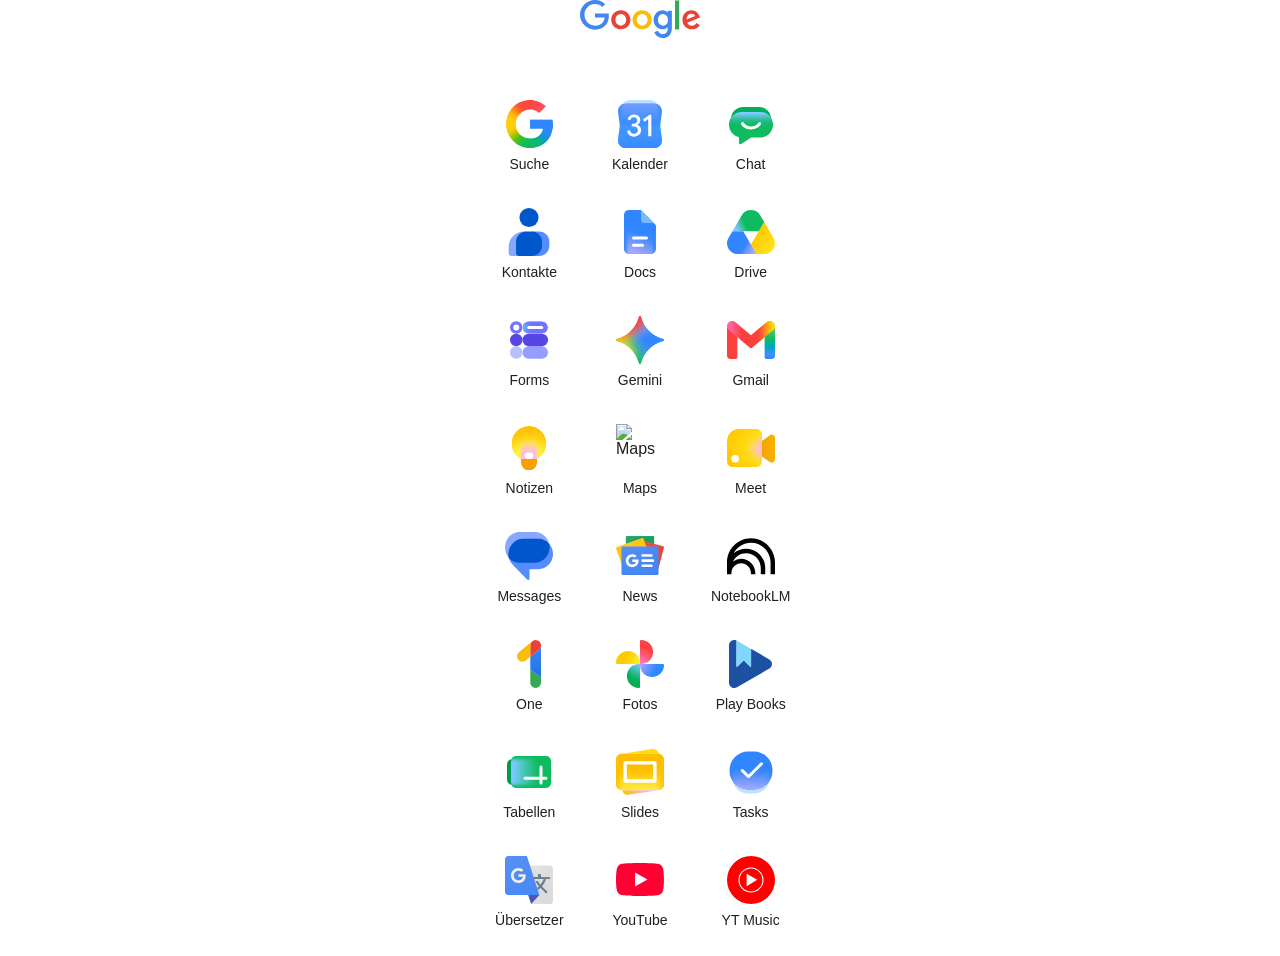
==== commit 5001a531: "Update index.html" ====
--- a/index.html
+++ b/index.html
@@ -4,32 +4,47 @@
     <meta charset="UTF-8">
     <meta name="viewport" content="width=device-width, initial-scale=1.0">
     <title>Google Dashboard Unofficial</title>
-    <link rel="manifest" href="./manifest.json">
+    <link rel="manifest" href="manifest.json">
     <meta name="theme-color" content="#202124">
-    <link rel="stylesheet" href="./css/style.css">
+    <link rel="stylesheet" href="css/style.css">
     <script>
         if ('serviceWorker' in navigator) {
-            window.addEventListener('load', () => { navigator.serviceWorker.register('./sw.js', { scope: './' }); });
+            window.addEventListener('load', () => { navigator.serviceWorker.register('sw.js'); });
         }
     </script>
 </head>
 <body>
     <div class="header">
-        <div class="logo"><img src="./icons/google_logo.svg" alt="Google"></div>
+        <div class="logo"><img src="icons/google_logo.svg" alt="Google"></div>
     </div>
     <div class="launcher-container">
         <div class="grid">
-            <a href="https://mail.google.com" class="app-item" target="_blank"><div class="icon-wrapper"><img src="./icons/google_gmail.svg" alt="Gmail"></div><div class="app-name">Gmail</div></a>
-            <a href="https://drive.google.com" class="app-item" target="_blank"><div class="icon-wrapper"><img src="./icons/google_drive.svg" alt="Drive"></div><div class="app-name">Drive</div></a>
-            <a href="https://calendar.google.com" class="app-item" target="_blank"><div class="icon-wrapper"><img src="./icons/google_calendar.svg" alt="Kalender"></div><div class="app-name">Kalender</div></a>
-            <a href="https://docs.google.com" class="app-item" target="_blank"><div class="icon-wrapper"><img src="./icons/google_docs.svg" alt="Docs"></div><div class="app-name">Docs</div></a>
-            <a href="https://sheets.google.com" class="app-item" target="_blank"><div class="icon-wrapper"><img src="./icons/google_sheets.svg" alt="Tabellen"></div><div class="app-name">Tabellen</div></a>
-            <a href="https://keep.google.com" class="app-item" target="_blank"><div class="icon-wrapper"><img src="./icons/google_keep.svg" alt="Notizen"></div><div class="app-name">Notizen</div></a>
-            <a href="https://contacts.google.com" class="app-item" target="_blank"><div class="icon-wrapper"><img src="./icons/google_contacts.svg" alt="Kontakte"></div><div class="app-name">Kontakte</div></a>
-            <a href="https://photos.google.com" class="app-item" target="_blank"><div class="icon-wrapper"><img src="./icons/google_photos.svg" alt="Fotos"></div><div class="app-name">Fotos</div></a>
-            <a href="https://messages.google.com/web" class="app-item" target="_blank"><div class="icon-wrapper"><img src="./icons/google_messages.svg" alt="Messages"></div><div class="app-name">Messages</div></a>
+            <a href="https://www.google.com" class="app-item" target="_blank"><div class="icon-wrapper"><img src="icons/google_search.svg" alt="Suche"></div><div class="app-name">Suche</div></a>
+
+            <a href="https://calendar.google.com" class="app-item" target="_blank"><div class="icon-wrapper"><img src="icons/google_calendar.svg" alt="Kalender"></div><div class="app-name">Kalender</div></a>
+            <a href="https://chat.google.com" class="app-item" target="_blank"><div class="icon-wrapper"><img src="icons/google_chat.svg" alt="Chat"></div><div class="app-name">Chat</div></a>
+            <a href="https://contacts.google.com" class="app-item" target="_blank"><div class="icon-wrapper"><img src="icons/google_contacts.svg" alt="Kontakte"></div><div class="app-name">Kontakte</div></a>
+            <a href="https://docs.google.com" class="app-item" target="_blank"><div class="icon-wrapper"><img src="icons/google_docs.svg" alt="Docs"></div><div class="app-name">Docs</div></a>
+            <a href="https://drive.google.com" class="app-item" target="_blank"><div class="icon-wrapper"><img src="icons/google_drive.svg" alt="Drive"></div><div class="app-name">Drive</div></a>
+            <a href="https://docs.google.com/forms" class="app-item" target="_blank"><div class="icon-wrapper"><img src="icons/google_forms.svg" alt="Forms"></div><div class="app-name">Forms</div></a>
+            <a href="https://gemini.google.com" class="app-item" target="_blank"><div class="icon-wrapper"><img src="icons/google_gemini.svg" alt="Gemini"></div><div class="app-name">Gemini</div></a>
+            <a href="https://mail.google.com" class="app-item" target="_blank"><div class="icon-wrapper"><img src="icons/google_gmail.svg" alt="Gmail"></div><div class="app-name">Gmail</div></a>
+            <a href="https://keep.google.com" class="app-item" target="_blank"><div class="icon-wrapper"><img src="icons/google_keep.svg" alt="Notizen"></div><div class="app-name">Notizen</div></a>
+            <a href="https://maps.google.com" class="app-item" target="_blank"><div class="icon-wrapper"><img src="icons/google_maps.svg" alt="Maps"></div><div class="app-name">Maps</div></a>
+            <a href="https://meet.google.com" class="app-item" target="_blank"><div class="icon-wrapper"><img src="icons/google_meet.svg" alt="Meet"></div><div class="app-name">Meet</div></a>
+            <a href="https://messages.google.com/web" class="app-item" target="_blank"><div class="icon-wrapper"><img src="icons/google_messages.svg" alt="Messages"></div><div class="app-name">Messages</div></a>
+            <a href="https://news.google.com" class="app-item" target="_blank"><div class="icon-wrapper"><img src="icons/google_news.svg" alt="News"></div><div class="app-name">News</div></a>
+            <a href="https://notebooklm.google.com" class="app-item" target="_blank"><div class="icon-wrapper"><img src="icons/google_notebooklm.svg" alt="NotebookLM"></div><div class="app-name">NotebookLM</div></a>
+            <a href="https://one.google.com" class="app-item" target="_blank"><div class="icon-wrapper"><img src="icons/google_one.svg" alt="One"></div><div class="app-name">One</div></a>
+            <a href="https://photos.google.com" class="app-item" target="_blank"><div class="icon-wrapper"><img src="icons/google_photos.svg" alt="Fotos"></div><div class="app-name">Fotos</div></a>
+            <a href="https://play.google.com/books" class="app-item" target="_blank"><div class="icon-wrapper"><img src="icons/google_play_books.svg" alt="Play Books"></div><div class="app-name">Play Books</div></a>
+            <a href="https://sheets.google.com" class="app-item" target="_blank"><div class="icon-wrapper"><img src="icons/google_sheets.svg" alt="Tabellen"></div><div class="app-name">Tabellen</div></a>
+            <a href="https://slides.google.com" class="app-item" target="_blank"><div class="icon-wrapper"><img src="icons/google_slides.svg" alt="Slides"></div><div class="app-name">Slides</div></a>
+            <a href="https://tasks.google.com" class="app-item" target="_blank"><div class="icon-wrapper"><img src="icons/google_tasks.svg" alt="Tasks"></div><div class="app-name">Tasks</div></a>
+            <a href="https://translate.google.com" class="app-item" target="_blank"><div class="icon-wrapper"><img src="icons/google_translate.svg" alt="Übersetzer"></div><div class="app-name">Übersetzer</div></a>
+            <a href="https://youtube.com" class="app-item" target="_blank"><div class="icon-wrapper"><img src="icons/youtube.svg" alt="YouTube"></div><div class="app-name">YouTube</div></a>
+            <a href="https://music.youtube.com" class="app-item" target="_blank"><div class="icon-wrapper"><img src="icons/youtube_music.svg" alt="YT Music"></div><div class="app-name">YT Music</div></a>
         </div>
     </div>
 </body>
 </html>
-
--- a/css/style.css
+++ b/css/style.css
@@ -1,5 +1,12 @@
-:root { --bg-color: #ffffff; --text-primary: #1f1f1f; --hover-bg: #f0f4f9; font-family: "Google Sans", Roboto, Helvetica, Arial, sans-serif; }
-@media (prefers-color-scheme: dark) { :root { --bg-color: #202124; --text-primary: #e3e3e3; --hover-bg: #3c4043; } }
+:root { 
+    --bg-color: #ffffff; 
+    --text-primary: #1f1f1f; 
+    --hover-bg: #f0f4f9; 
+    font-family: "Google Sans", Roboto, Helvetica, Arial, sans-serif; 
+}
+@media (prefers-color-scheme: dark) { 
+    :root { --bg-color: #202124; --text-primary: #e3e3e3; --hover-bg: #3c4043; } 
+}
 body { background-color: var(--bg-color); color: var(--text-primary); margin: 0; display: flex; flex-direction: column; align-items: center; justify-content: center; min-height: 100vh; }
 .header { margin-bottom: 30px; text-align: center; display: flex; justify-content: center; }
 .logo { width: 120px; }
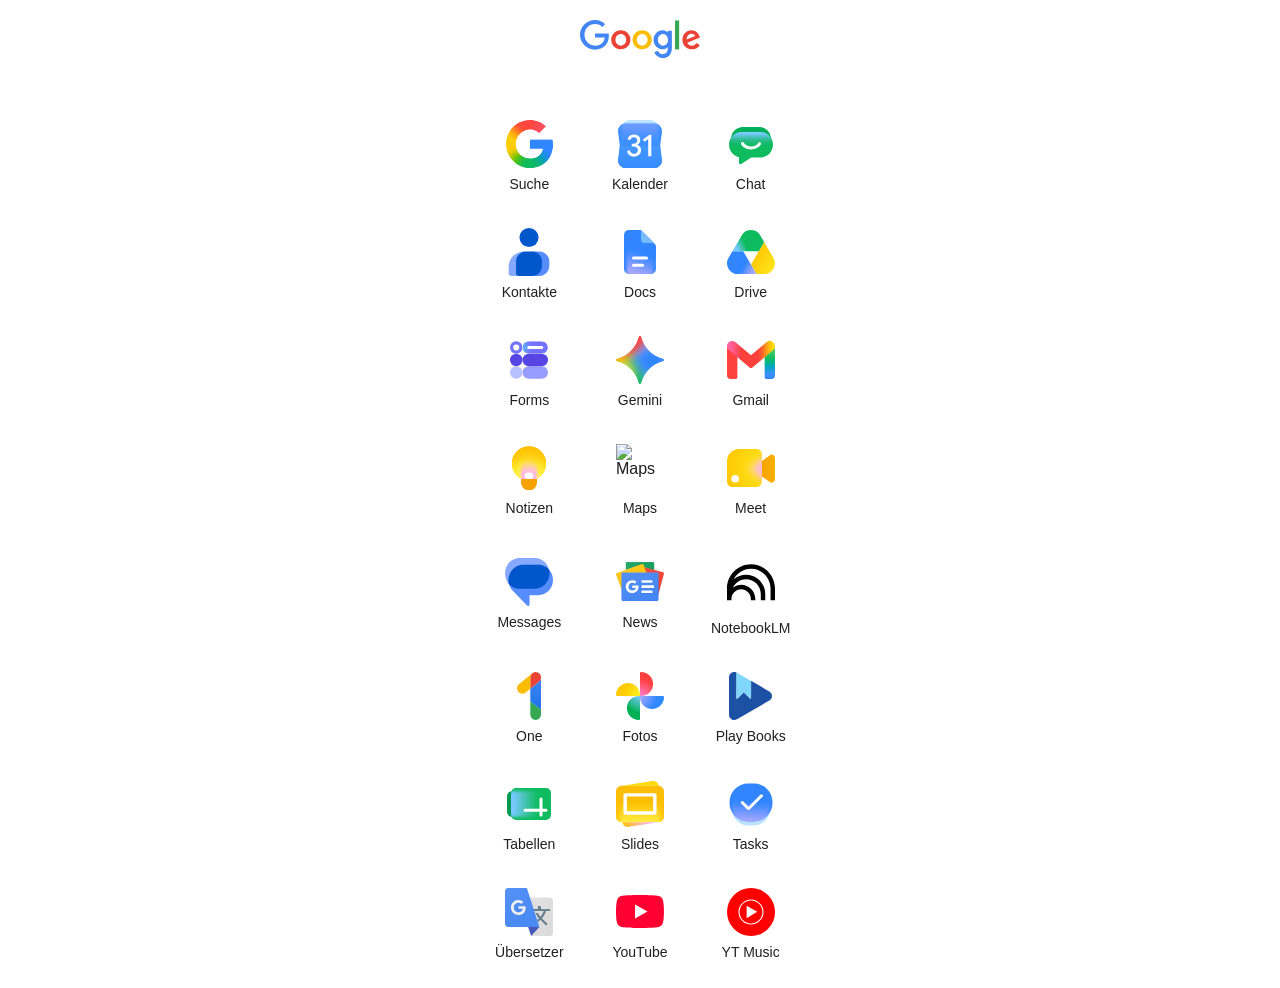
==== commit adcfb8f3: "Update index.html" ====
--- a/index.html
+++ b/index.html
@@ -34,7 +34,7 @@
             <a href="https://meet.google.com" class="app-item" target="_blank"><div class="icon-wrapper"><img src="icons/google_meet.svg" alt="Meet"></div><div class="app-name">Meet</div></a>
             <a href="https://messages.google.com/web" class="app-item" target="_blank"><div class="icon-wrapper"><img src="icons/google_messages.svg" alt="Messages"></div><div class="app-name">Messages</div></a>
             <a href="https://news.google.com" class="app-item" target="_blank"><div class="icon-wrapper"><img src="icons/google_news.svg" alt="News"></div><div class="app-name">News</div></a>
-            <a href="https://notebooklm.google.com" class="app-item" target="_blank"><div class="icon-wrapper"><img src="icons/google_notebooklm.svg" alt="NotebookLM"></div><div class="app-name">NotebookLM</div></a>
+            <a href="https://notebooklm.google.com" class="app-item" target="_blank"><div class="icon-wrapper icon-bg-white"><img src="icons/google_notebooklm.svg" alt="NotebookLM"></div><div class="app-name">NotebookLM</div></a>
             <a href="https://one.google.com" class="app-item" target="_blank"><div class="icon-wrapper"><img src="icons/google_one.svg" alt="One"></div><div class="app-name">One</div></a>
             <a href="https://photos.google.com" class="app-item" target="_blank"><div class="icon-wrapper"><img src="icons/google_photos.svg" alt="Fotos"></div><div class="app-name">Fotos</div></a>
             <a href="https://play.google.com/books" class="app-item" target="_blank"><div class="icon-wrapper"><img src="icons/google_play_books.svg" alt="Play Books"></div><div class="app-name">Play Books</div></a>
--- a/css/style.css
+++ b/css/style.css
@@ -4,17 +4,68 @@
     --hover-bg: #f0f4f9; 
     font-family: "Google Sans", Roboto, Helvetica, Arial, sans-serif; 
 }
+
 @media (prefers-color-scheme: dark) { 
-    :root { --bg-color: #202124; --text-primary: #e3e3e3; --hover-bg: #3c4043; } 
+    :root { 
+        --bg-color: #202124; 
+        --text-primary: #e3e3e3; 
+        --hover-bg: #3c4043; 
+    } 
 }
-body { background-color: var(--bg-color); color: var(--text-primary); margin: 0; display: flex; flex-direction: column; align-items: center; justify-content: center; min-height: 100vh; }
-.header { margin-bottom: 30px; text-align: center; display: flex; justify-content: center; }
+
+body { 
+    background-color: var(--bg-color); 
+    color: var(--text-primary); 
+    margin: 0; 
+    display: flex; 
+    flex-direction: column; 
+    align-items: center; 
+    min-height: 100vh; 
+    padding-top: 20px; /* Lässt den Inhalt oben starten */
+}
+
+.header { 
+    margin-bottom: 30px; 
+    text-align: center; 
+    display: flex; 
+    justify-content: center; 
+}
+
 .logo { width: 120px; }
 .logo img { width: 100%; height: auto; }
+
 .launcher-container { width: 100%; max-width: 320px; padding: 16px; }
 .grid { display: grid; grid-template-columns: repeat(3, 1fr); gap: 12px; }
-.app-item { display: flex; flex-direction: column; align-items: center; justify-content: center; text-decoration: none; color: var(--text-primary); padding: 12px 8px; border-radius: 8px; transition: background-color 0.2s ease; }
+
+.app-item { 
+    display: flex; 
+    flex-direction: column; 
+    align-items: center; 
+    justify-content: center; 
+    text-decoration: none; 
+    color: var(--text-primary); 
+    padding: 12px 8px; 
+    border-radius: 8px; 
+    transition: background-color 0.2s ease; 
+}
+
 .app-item:hover { background-color: var(--hover-bg); }
-.icon-wrapper { width: 48px; height: 48px; display: flex; align-items: center; justify-content: center; margin-bottom: 8px; }
+
+.icon-wrapper { 
+    width: 48px; 
+    height: 48px; 
+    display: flex; 
+    align-items: center; 
+    justify-content: center; 
+    margin-bottom: 8px; 
+}
+
+/* Hilfsklasse für Icons mit Hintergrund (z.B. NotebookLM) */
+.icon-bg-white {
+    background-color: white;
+    border-radius: 50%;
+    padding: 6px;
+}
+
 .icon-wrapper img { width: 100%; height: 100%; object-fit: contain; }
 .app-name { font-size: 14px; text-align: center; }
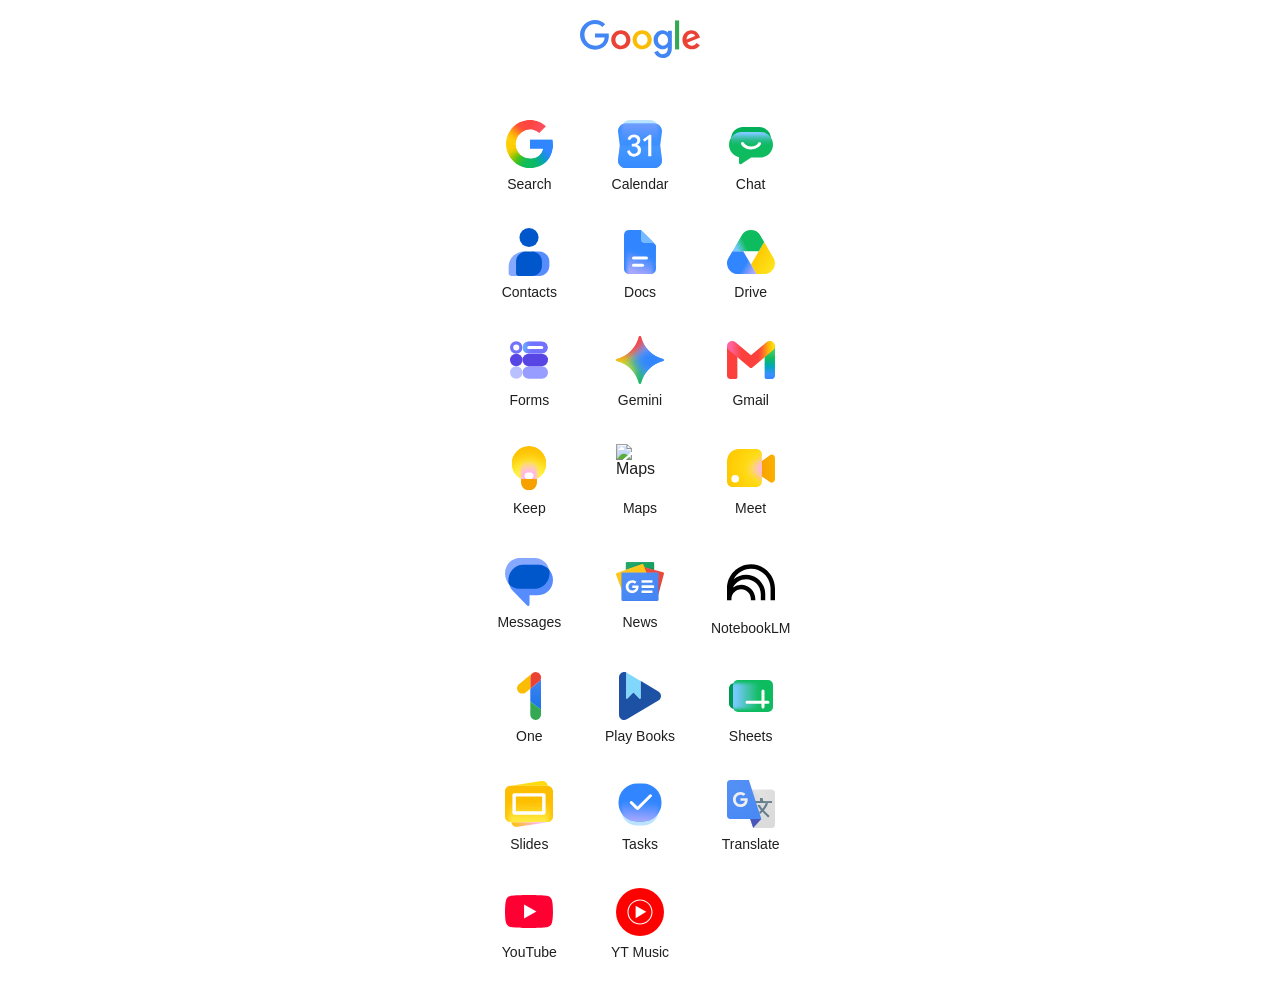
==== commit 1046df88: "Update index.html" ====
--- a/index.html
+++ b/index.html
@@ -7,44 +7,20 @@
     <link rel="manifest" href="manifest.json">
     <meta name="theme-color" content="#202124">
     <link rel="stylesheet" href="css/style.css">
-    <script>
-        if ('serviceWorker' in navigator) {
-            window.addEventListener('load', () => { navigator.serviceWorker.register('sw.js'); });
-        }
-    </script>
 </head>
 <body>
     <div class="header">
         <div class="logo"><img src="icons/google_logo.svg" alt="Google"></div>
     </div>
     <div class="launcher-container">
-        <div class="grid">
-            <a href="https://www.google.com" class="app-item" target="_blank"><div class="icon-wrapper"><img src="icons/google_search.svg" alt="Suche"></div><div class="app-name">Suche</div></a>
-
-            <a href="https://calendar.google.com" class="app-item" target="_blank"><div class="icon-wrapper"><img src="icons/google_calendar.svg" alt="Kalender"></div><div class="app-name">Kalender</div></a>
-            <a href="https://chat.google.com" class="app-item" target="_blank"><div class="icon-wrapper"><img src="icons/google_chat.svg" alt="Chat"></div><div class="app-name">Chat</div></a>
-            <a href="https://contacts.google.com" class="app-item" target="_blank"><div class="icon-wrapper"><img src="icons/google_contacts.svg" alt="Kontakte"></div><div class="app-name">Kontakte</div></a>
-            <a href="https://docs.google.com" class="app-item" target="_blank"><div class="icon-wrapper"><img src="icons/google_docs.svg" alt="Docs"></div><div class="app-name">Docs</div></a>
-            <a href="https://drive.google.com" class="app-item" target="_blank"><div class="icon-wrapper"><img src="icons/google_drive.svg" alt="Drive"></div><div class="app-name">Drive</div></a>
-            <a href="https://docs.google.com/forms" class="app-item" target="_blank"><div class="icon-wrapper"><img src="icons/google_forms.svg" alt="Forms"></div><div class="app-name">Forms</div></a>
-            <a href="https://gemini.google.com" class="app-item" target="_blank"><div class="icon-wrapper"><img src="icons/google_gemini.svg" alt="Gemini"></div><div class="app-name">Gemini</div></a>
-            <a href="https://mail.google.com" class="app-item" target="_blank"><div class="icon-wrapper"><img src="icons/google_gmail.svg" alt="Gmail"></div><div class="app-name">Gmail</div></a>
-            <a href="https://keep.google.com" class="app-item" target="_blank"><div class="icon-wrapper"><img src="icons/google_keep.svg" alt="Notizen"></div><div class="app-name">Notizen</div></a>
-            <a href="https://maps.google.com" class="app-item" target="_blank"><div class="icon-wrapper"><img src="icons/google_maps.svg" alt="Maps"></div><div class="app-name">Maps</div></a>
-            <a href="https://meet.google.com" class="app-item" target="_blank"><div class="icon-wrapper"><img src="icons/google_meet.svg" alt="Meet"></div><div class="app-name">Meet</div></a>
-            <a href="https://messages.google.com/web" class="app-item" target="_blank"><div class="icon-wrapper"><img src="icons/google_messages.svg" alt="Messages"></div><div class="app-name">Messages</div></a>
-            <a href="https://news.google.com" class="app-item" target="_blank"><div class="icon-wrapper"><img src="icons/google_news.svg" alt="News"></div><div class="app-name">News</div></a>
-            <a href="https://notebooklm.google.com" class="app-item" target="_blank"><div class="icon-wrapper icon-bg-white"><img src="icons/google_notebooklm.svg" alt="NotebookLM"></div><div class="app-name">NotebookLM</div></a>
-            <a href="https://one.google.com" class="app-item" target="_blank"><div class="icon-wrapper"><img src="icons/google_one.svg" alt="One"></div><div class="app-name">One</div></a>
-            <a href="https://photos.google.com" class="app-item" target="_blank"><div class="icon-wrapper"><img src="icons/google_photos.svg" alt="Fotos"></div><div class="app-name">Fotos</div></a>
-            <a href="https://play.google.com/books" class="app-item" target="_blank"><div class="icon-wrapper"><img src="icons/google_play_books.svg" alt="Play Books"></div><div class="app-name">Play Books</div></a>
-            <a href="https://sheets.google.com" class="app-item" target="_blank"><div class="icon-wrapper"><img src="icons/google_sheets.svg" alt="Tabellen"></div><div class="app-name">Tabellen</div></a>
-            <a href="https://slides.google.com" class="app-item" target="_blank"><div class="icon-wrapper"><img src="icons/google_slides.svg" alt="Slides"></div><div class="app-name">Slides</div></a>
-            <a href="https://tasks.google.com" class="app-item" target="_blank"><div class="icon-wrapper"><img src="icons/google_tasks.svg" alt="Tasks"></div><div class="app-name">Tasks</div></a>
-            <a href="https://translate.google.com" class="app-item" target="_blank"><div class="icon-wrapper"><img src="icons/google_translate.svg" alt="Übersetzer"></div><div class="app-name">Übersetzer</div></a>
-            <a href="https://youtube.com" class="app-item" target="_blank"><div class="icon-wrapper"><img src="icons/youtube.svg" alt="YouTube"></div><div class="app-name">YouTube</div></a>
-            <a href="https://music.youtube.com" class="app-item" target="_blank"><div class="icon-wrapper"><img src="icons/youtube_music.svg" alt="YT Music"></div><div class="app-name">YT Music</div></a>
-        </div>
+        <!-- Hier rendert das JS automatisch den Inhalt -->
+        <div class="grid" id="app-grid"></div>
     </div>
+    <script src="js/apps.js"></script>
+    <script>
+        if ('serviceWorker' in navigator) {
+            window.addEventListener('load', () => { navigator.serviceWorker.register('sw.js'); });
+        }
+    </script>
 </body>
 </html>
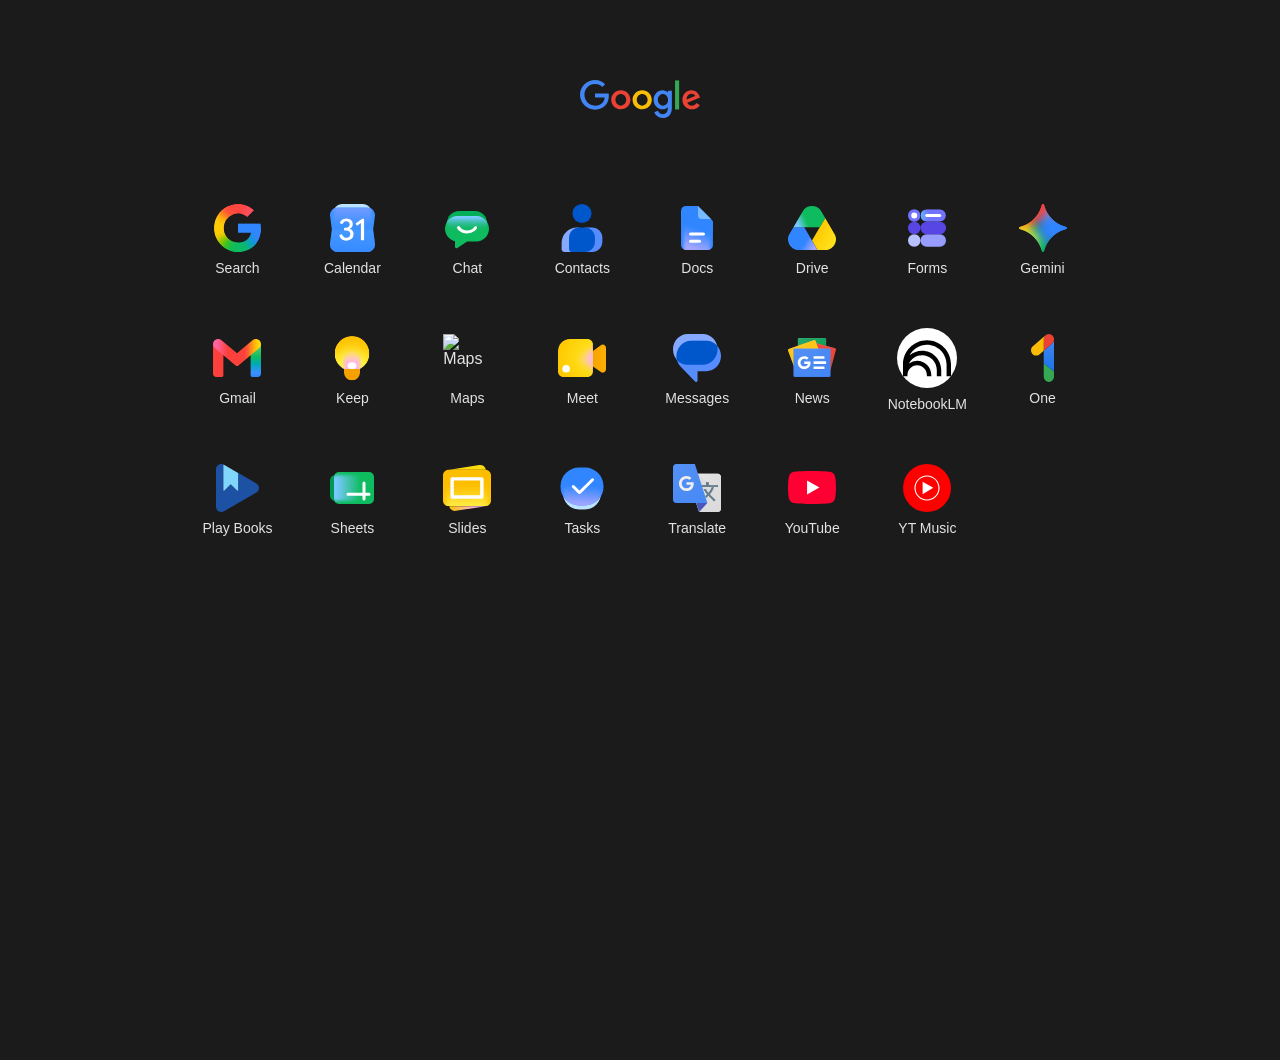
==== commit 59540374: "Update index.html" ====
--- a/index.html
+++ b/index.html
@@ -5,7 +5,7 @@
     <meta name="viewport" content="width=device-width, initial-scale=1.0">
     <title>Google Dashboard Unofficial</title>
     <link rel="manifest" href="manifest.json">
-    <meta name="theme-color" content="#202124">
+    <meta name="theme-color" content="#1b1b1b">
     <link rel="stylesheet" href="css/style.css">
 </head>
 <body>
--- a/css/style.css
+++ b/css/style.css
@@ -1,16 +1,8 @@
 :root { 
-    --bg-color: #ffffff; 
-    --text-primary: #1f1f1f; 
-    --hover-bg: #f0f4f9; 
+    --bg-color: #1b1b1b; /* Der Google-Popup-Farbwert */
+    --text-primary: #e3e3e3; /* Helle Schrift für den dunklen Hintergrund */
+    --hover-bg: #2d2d2d; /* Dezentes Highlight beim Hover */
     font-family: "Google Sans", Roboto, Helvetica, Arial, sans-serif; 
-}
-
-@media (prefers-color-scheme: dark) { 
-    :root { 
-        --bg-color: #202124; 
-        --text-primary: #e3e3e3; 
-        --hover-bg: #3c4043; 
-    } 
 }
 
 body { 
@@ -21,11 +13,13 @@
     flex-direction: column; 
     align-items: center; 
     min-height: 100vh; 
-    padding-top: 20px; /* Lässt den Inhalt oben starten */
+    /* Mehr Platz oben und unten */
+    padding-top: 80px; 
+    padding-bottom: 80px; 
 }
 
 .header { 
-    margin-bottom: 30px; 
+    margin-bottom: 50px; /* Mehr Platz zwischen Logo und Grid */
     text-align: center; 
     display: flex; 
     justify-content: center; 
@@ -34,8 +28,24 @@
 .logo { width: 120px; }
 .logo img { width: 100%; height: auto; }
 
-.launcher-container { width: 100%; max-width: 320px; padding: 16px; }
-.grid { display: grid; grid-template-columns: repeat(3, 1fr); gap: 12px; }
+/* Responsive Container */
+.launcher-container { 
+    width: 90%; 
+    padding: 16px; 
+}
+
+@media (min-width: 600px) { .launcher-container { max-width: 600px; } }
+@media (min-width: 900px) { .launcher-container { max-width: 900px; } }
+
+/* Dynamisches Grid */
+.grid { 
+    display: grid; 
+    grid-template-columns: repeat(3, 1fr); 
+    gap: 20px; /* Etwas mehr Lücke zwischen den Apps */
+}
+
+@media (min-width: 600px) { .grid { grid-template-columns: repeat(5, 1fr); } }
+@media (min-width: 900px) { .grid { grid-template-columns: repeat(8, 1fr); } }
 
 .app-item { 
     display: flex; 
@@ -44,8 +54,8 @@
     justify-content: center; 
     text-decoration: none; 
     color: var(--text-primary); 
-    padding: 12px 8px; 
-    border-radius: 8px; 
+    padding: 16px 8px; 
+    border-radius: 12px; 
     transition: background-color 0.2s ease; 
 }
 
@@ -60,7 +70,7 @@
     margin-bottom: 8px; 
 }
 
-/* Hilfsklasse für Icons mit Hintergrund (z.B. NotebookLM) */
+/* NotebookLM-Icon-Anpassung */
 .icon-bg-white {
     background-color: white;
     border-radius: 50%;
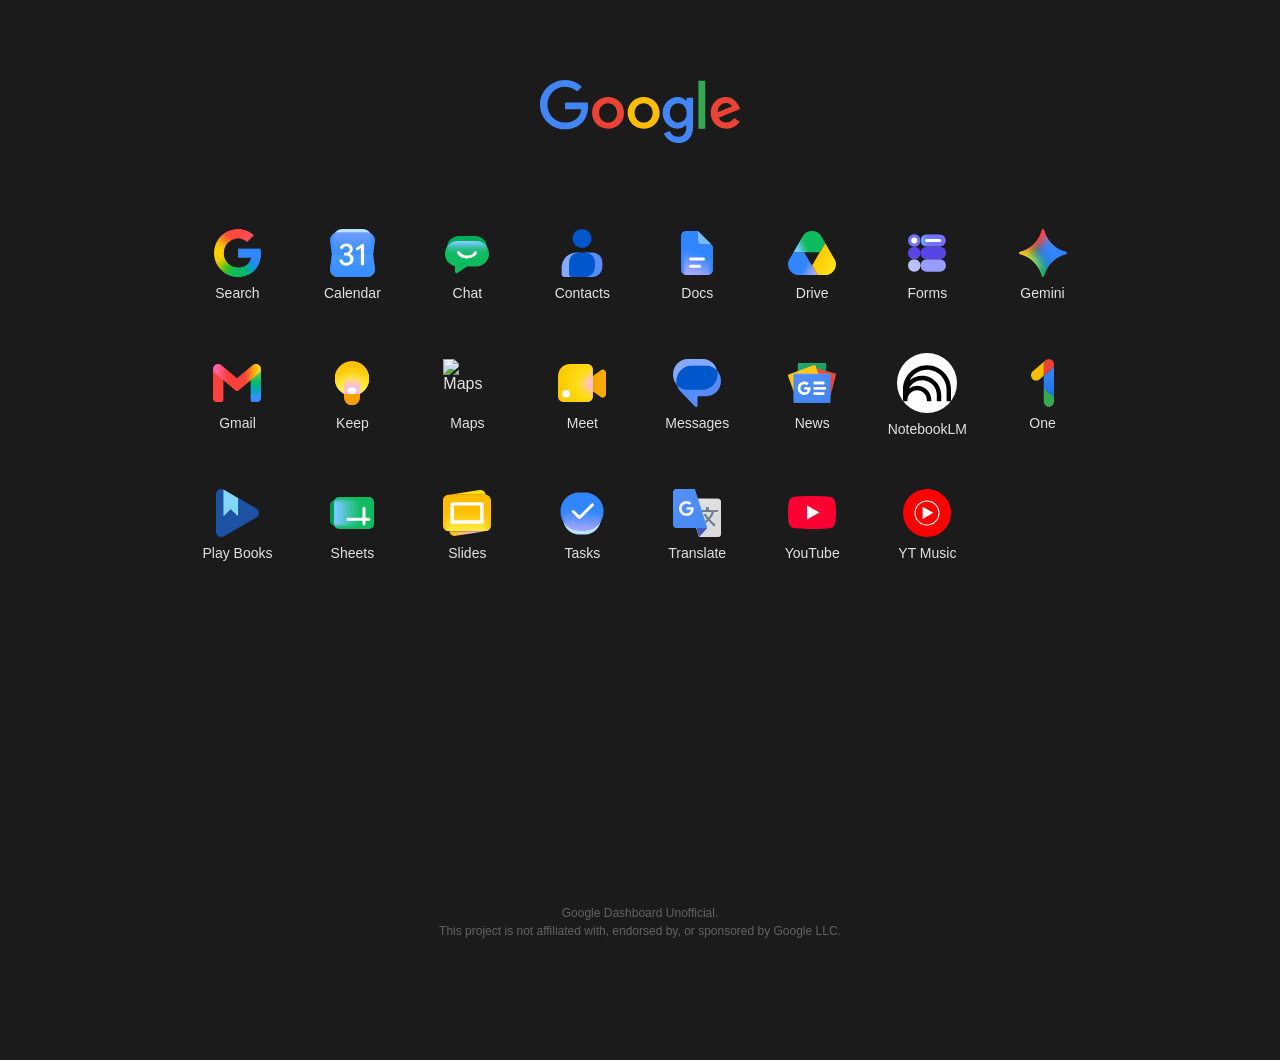
==== commit e5e62851: "Update index.html" ====
--- a/index.html
+++ b/index.html
@@ -12,10 +12,18 @@
     <div class="header">
         <div class="logo"><img src="icons/google_logo.svg" alt="Google"></div>
     </div>
+    
     <div class="launcher-container">
-        <!-- Hier rendert das JS automatisch den Inhalt -->
         <div class="grid" id="app-grid"></div>
     </div>
+
+    <footer>
+        <div class="footer-text">
+            Google Dashboard Unofficial. <br>
+            This project is not affiliated with, endorsed by, or sponsored by Google LLC.
+        </div>
+    </footer>
+
     <script src="js/apps.js"></script>
     <script>
         if ('serviceWorker' in navigator) {
--- a/css/style.css
+++ b/css/style.css
@@ -25,7 +25,7 @@
     justify-content: center; 
 }
 
-.logo { width: 120px; }
+.logo { width: 200px; }
 .logo img { width: 100%; height: auto; }
 
 /* Responsive Container */
@@ -79,3 +79,17 @@
 
 .icon-wrapper img { width: 100%; height: 100%; object-fit: contain; }
 .app-name { font-size: 14px; text-align: center; }
+
+footer {
+    margin-top: auto; /* Schiebt den Footer nach unten */
+    padding: 40px 20px;
+    text-align: center;
+}
+
+.footer-text {
+    color: #757575; /* Ein dezentes Grau, das sich vom Hintergrund abhebt */
+    font-size: 12px;
+    line-height: 1.5;
+    opacity: 0.8;
+}
+
